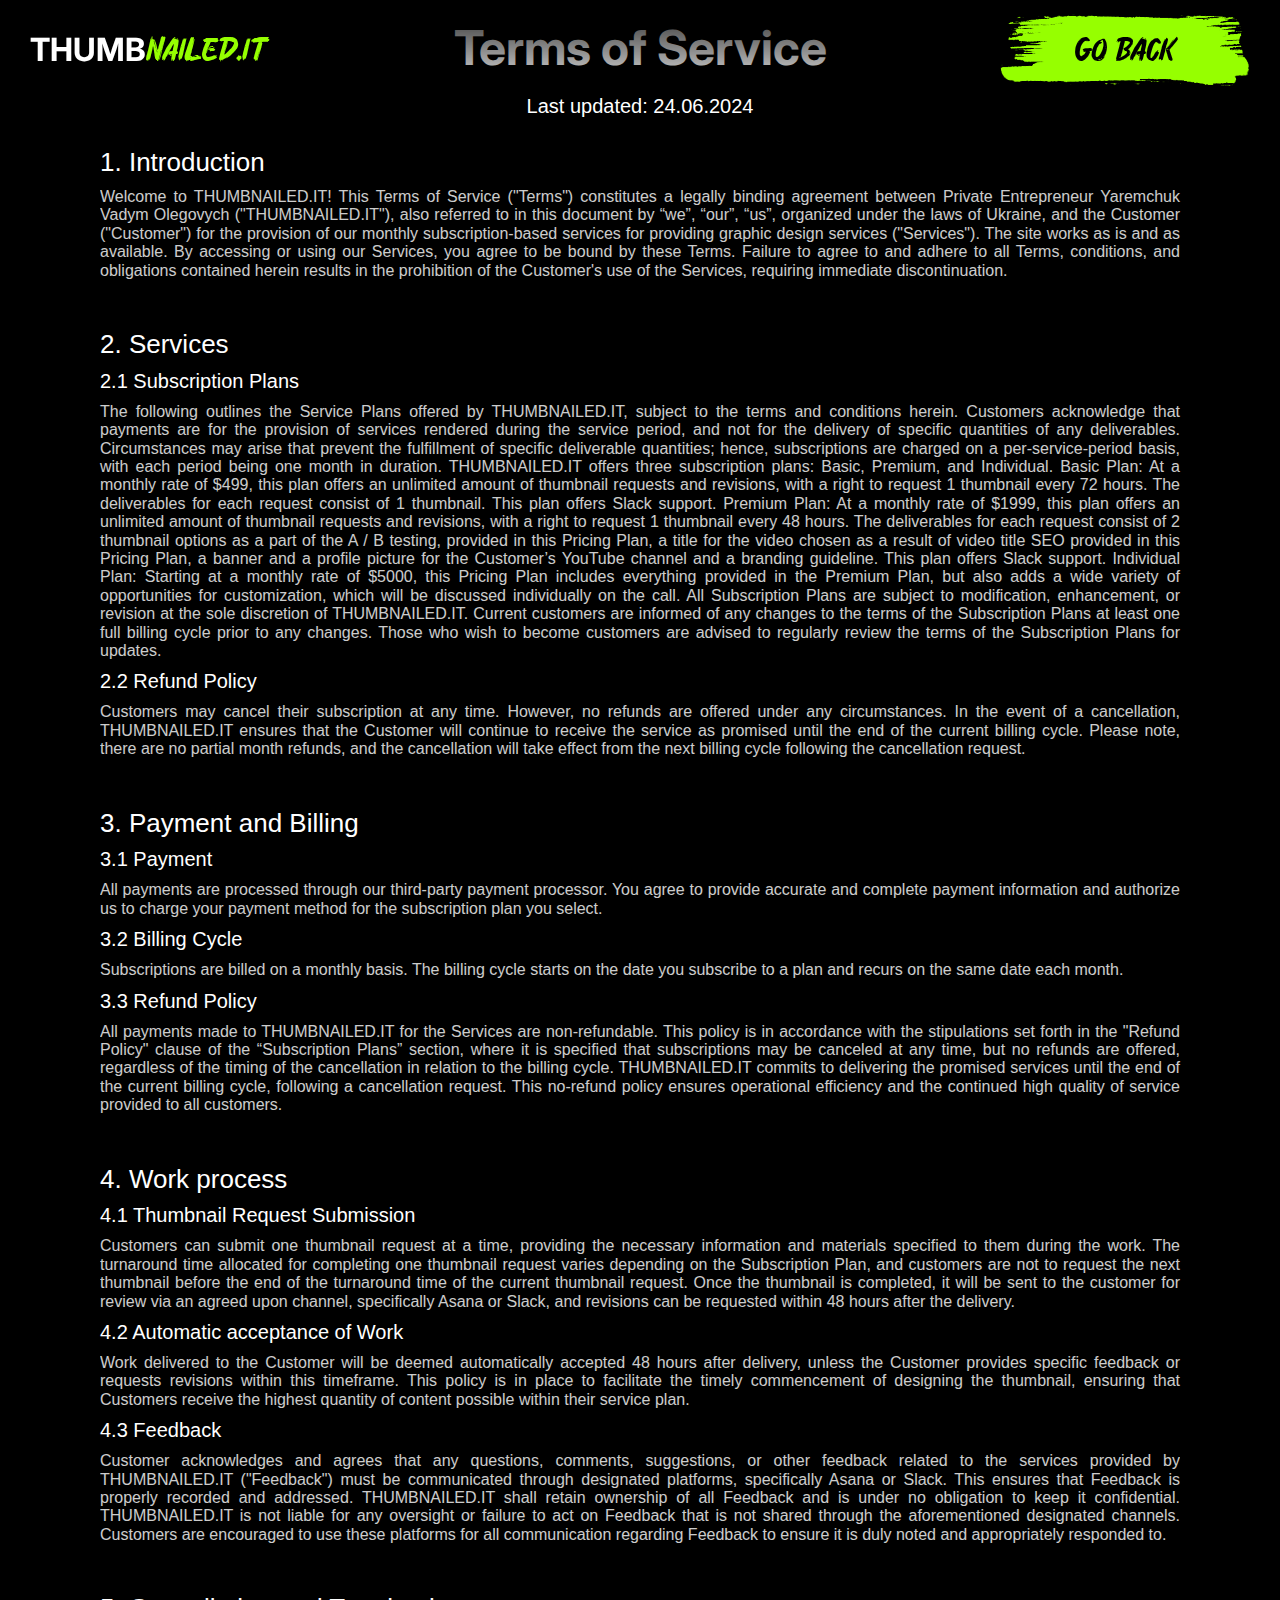
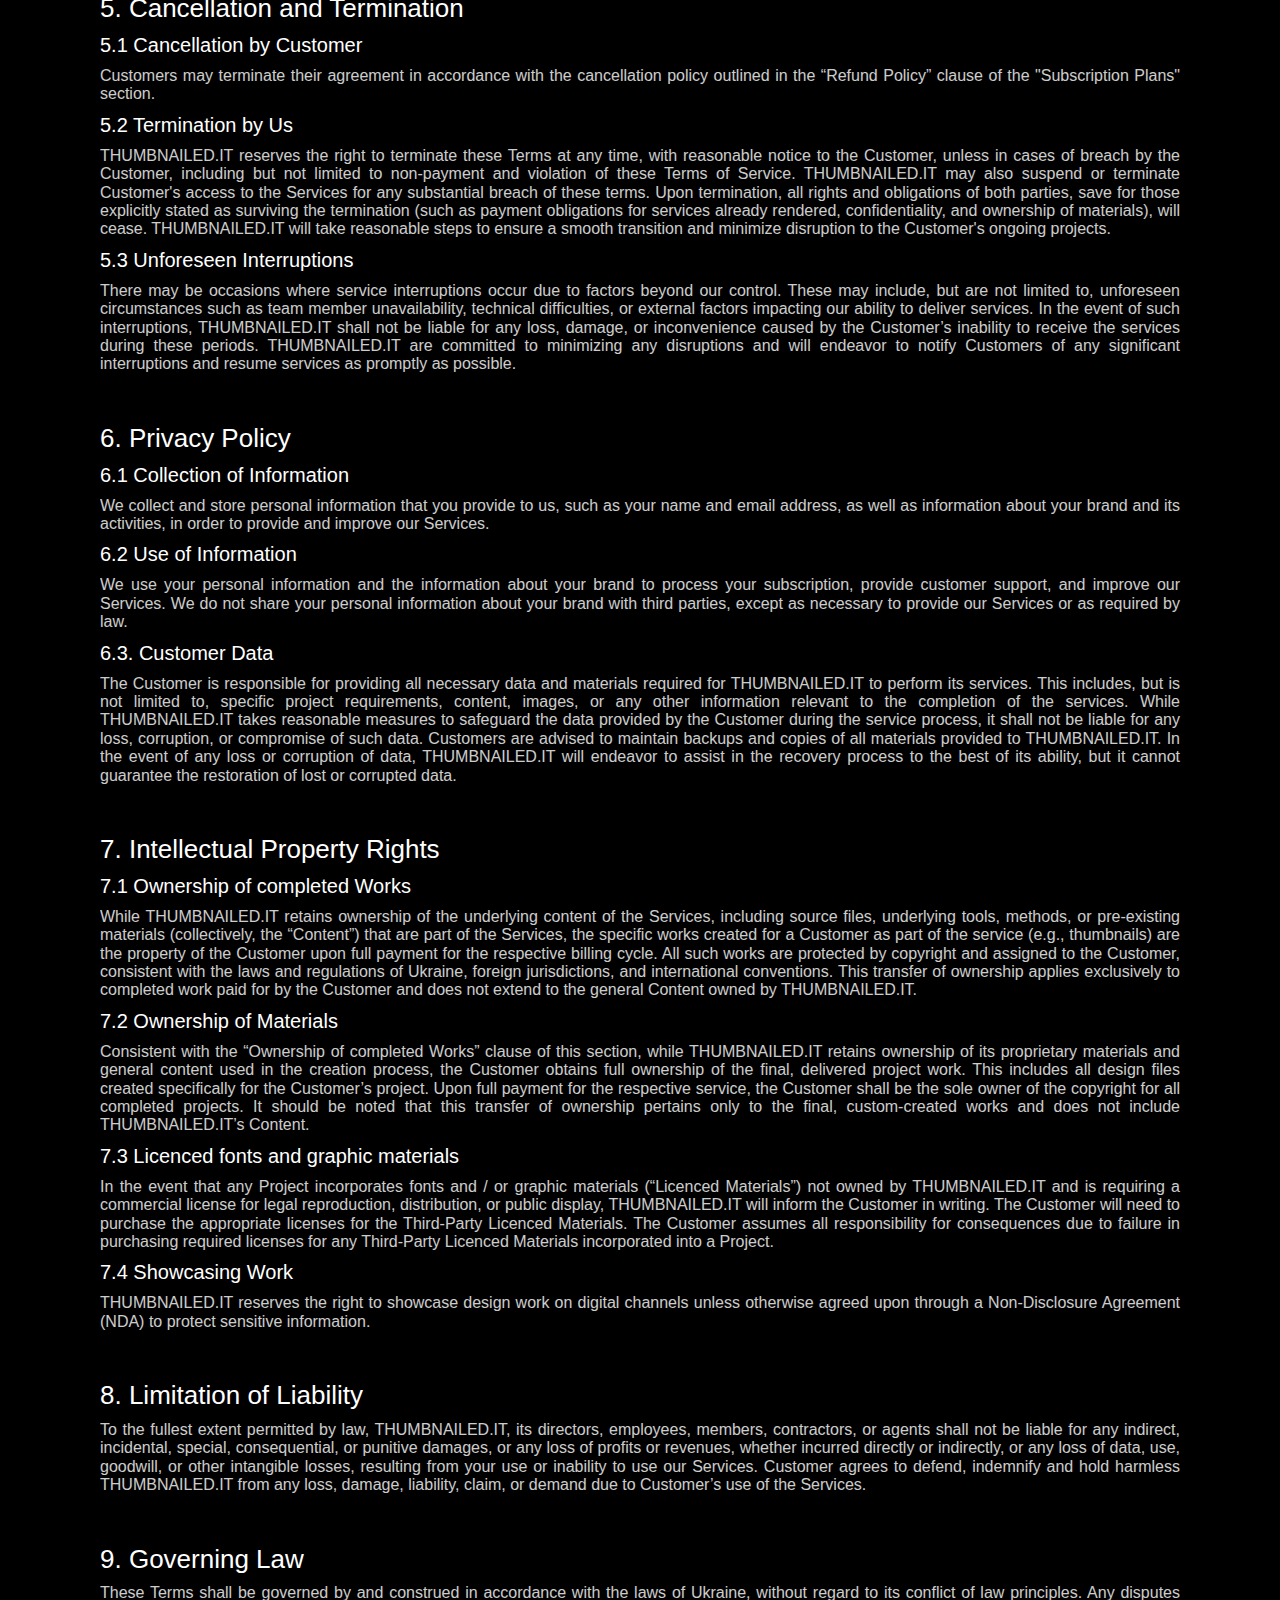
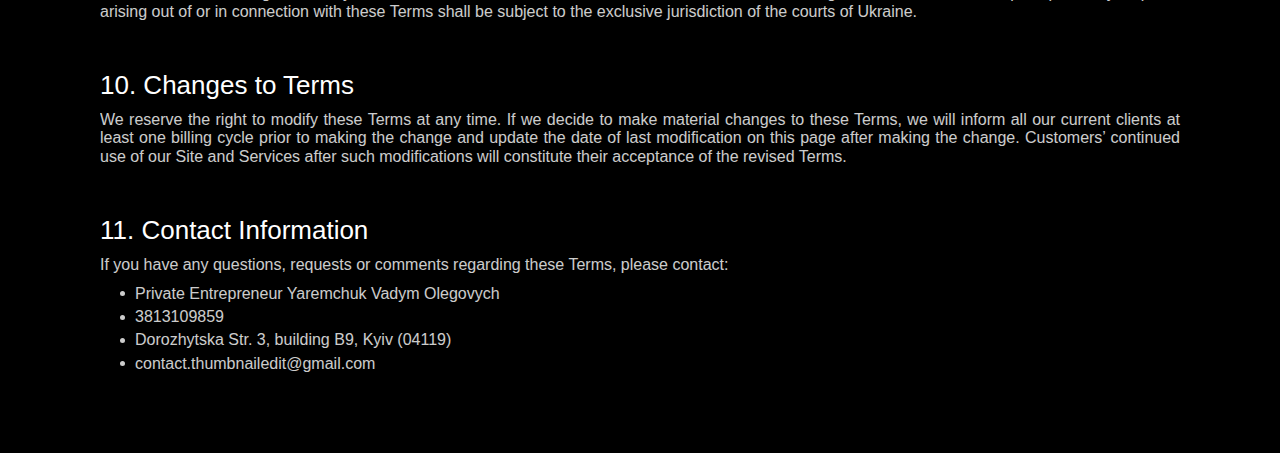
==== terms-of-service.html @ 36b6d883 "Terms added" ====
<!DOCTYPE html>
<html lang="en">
  <head>
    <meta charset="UTF-8" />
    <meta name="viewport" content="width=device-width, initial-scale=1.0" />
    <title>Portfolio</title>
    <link
      href="https://cdn.jsdelivr.net/npm/modern-normalize@2.0.0/modern-normalize.min.css"
      rel="stylesheet"
    />
    <link rel="preconnect" href="https://fonts.googleapis.com" />
    <link rel="preconnect" href="https://fonts.gstatic.com" crossorigin />
    <link
      href="https://fonts.googleapis.com/css2?family=Inter:wght@100..900&display=swap"
      rel="stylesheet"
    />
    <link rel="stylesheet" href="./css/main.min.css" />
  </head>
  <body>
    <header class="header">
      <div class="container">
        <a href="index.html" class="header-logo__link link">
          <div class="header-logo">
            <p class="header-logo__left">THUMB</p>
            <p class="header-logo__right emp">NAILED.IT</p>
          </div>
        </a>
        <a href="index.html" class="header-button__link link pointer">
          <div class="header-button">
            <p class="header-button__text emp">GO BACK</p>
          </div>
        </a>
      </div>
    </header>
    <main>
      <section class="terms">
        <div class="container">
          <h2 class="terms__title">Terms of Service</h2>
          <p class="terms__update-text">Last updated: 24.06.2024</p>
          <ul class="terms__list list">
            <li class="terms__item">
              <p class="terms__list-title">1. Introduction</p>
              <p class="terms__list-text">
                Welcome to THUMBNAILED.IT! This Terms of Service ("Terms")
                constitutes a legally binding agreement between Private
                Entrepreneur Yaremchuk Vadym Olegovych ("THUMBNAILED.IT"), also
                referred to in this document by “we”, “our”, “us”, organized
                under the laws of Ukraine, and the Customer ("Customer") for the
                provision of our monthly subscription-based services for
                providing graphic design services ("Services"). The site works
                as is and as available. By accessing or using our Services, you
                agree to be bound by these Terms. Failure to agree to and adhere
                to all Terms, conditions, and obligations contained herein
                results in the prohibition of the Customer's use of the
                Services, requiring immediate discontinuation.
              </p>
            </li>
            <li class="terms__item">
              <p class="terms__list-title">2. Services</p>
              <p class="terms__list-subtitle">2.1 Subscription Plans</p>
              <p class="terms__list-text">
                The following outlines the Service Plans offered by
                THUMBNAILED.IT, subject to the terms and conditions herein.
                Customers acknowledge that payments are for the provision of
                services rendered during the service period, and not for the
                delivery of specific quantities of any deliverables.
                Circumstances may arise that prevent the fulfillment of specific
                deliverable quantities; hence, subscriptions are charged on a
                per-service-period basis, with each period being one month in
                duration. THUMBNAILED.IT offers three subscription plans: Basic,
                Premium, and Individual. Basic Plan: At a monthly rate of $499,
                this plan offers an unlimited amount of thumbnail requests and
                revisions, with a right to request 1 thumbnail every 72 hours.
                The deliverables for each request consist of 1 thumbnail. This
                plan offers Slack support. Premium Plan: At a monthly rate of
                $1999, this plan offers an unlimited amount of thumbnail
                requests and revisions, with a right to request 1 thumbnail
                every 48 hours. The deliverables for each request consist of 2
                thumbnail options as a part of the A / B testing, provided in
                this Pricing Plan, a title for the video chosen as a result of
                video title SEO provided in this Pricing Plan, a banner and a
                profile picture for the Customer’s YouTube channel and a
                branding guideline. This plan offers Slack support. Individual
                Plan: Starting at a monthly rate of $5000, this Pricing Plan
                includes everything provided in the Premium Plan, but also adds
                a wide variety of opportunities for customization, which will be
                discussed individually on the call. All Subscription Plans are
                subject to modification, enhancement, or revision at the sole
                discretion of THUMBNAILED.IT. Current customers are informed of
                any changes to the terms of the Subscription Plans at least one
                full billing cycle prior to any changes. Those who wish to
                become customers are advised to regularly review the terms of
                the Subscription Plans for updates.
              </p>
              <p class="terms__list-subtitle">2.2 Refund Policy</p>
              <p class="terms__list-text">
                Customers may cancel their subscription at any time. However, no
                refunds are offered under any circumstances. In the event of a
                cancellation, THUMBNAILED.IT ensures that the Customer will
                continue to receive the service as promised until the end of the
                current billing cycle. Please note, there are no partial month
                refunds, and the cancellation will take effect from the next
                billing cycle following the cancellation request.
              </p>
            </li>
            <li class="terms__item">
              <p class="terms__list-title">3. Payment and Billing</p>
              <p class="terms__list-subtitle">3.1 Payment</p>
              <p class="terms__list-text">
                All payments are processed through our third-party payment
                processor. You agree to provide accurate and complete payment
                information and authorize us to charge your payment method for
                the subscription plan you select.
              </p>
              <p class="terms__list-subtitle">3.2 Billing Cycle</p>
              <p class="terms__list-text">
                Subscriptions are billed on a monthly basis. The billing cycle
                starts on the date you subscribe to a plan and recurs on the
                same date each month.
              </p>
              <p class="terms__list-subtitle">3.3 Refund Policy</p>
              <p class="terms__list-text">
                All payments made to THUMBNAILED.IT for the Services are
                non-refundable. This policy is in accordance with the
                stipulations set forth in the "Refund Policy" clause of the
                “Subscription Plans” section, where it is specified that
                subscriptions may be canceled at any time, but no refunds are
                offered, regardless of the timing of the cancellation in
                relation to the billing cycle. THUMBNAILED.IT commits to
                delivering the promised services until the end of the current
                billing cycle, following a cancellation request. This no-refund
                policy ensures operational efficiency and the continued high
                quality of service provided to all customers.
              </p>
            </li>
            <li class="terms__item">
              <p class="terms__list-title">4. Work process</p>
              <p class="terms__list-subtitle">
                4.1 Thumbnail Request Submission
              </p>
              <p class="terms__list-text">
                Customers can submit one thumbnail request at a time, providing
                the necessary information and materials specified to them during
                the work. The turnaround time allocated for completing one
                thumbnail request varies depending on the Subscription Plan, and
                customers are not to request the next thumbnail before the end
                of the turnaround time of the current thumbnail request. Once
                the thumbnail is completed, it will be sent to the customer for
                review via an agreed upon channel, specifically Asana or Slack,
                and revisions can be requested within 48 hours after the
                delivery.
              </p>
              <p class="terms__list-subtitle">
                4.2 Automatic acceptance of Work
              </p>
              <p class="terms__list-text">
                Work delivered to the Customer will be deemed automatically
                accepted 48 hours after delivery, unless the Customer provides
                specific feedback or requests revisions within this timeframe.
                This policy is in place to facilitate the timely commencement of
                designing the thumbnail, ensuring that Customers receive the
                highest quantity of content possible within their service plan.
              </p>
              <p class="terms__list-subtitle">4.3 Feedback</p>
              <p class="terms__list-text">
                Customer acknowledges and agrees that any questions, comments,
                suggestions, or other feedback related to the services provided
                by THUMBNAILED.IT ("Feedback") must be communicated through
                designated platforms, specifically Asana or Slack. This ensures
                that Feedback is properly recorded and addressed. THUMBNAILED.IT
                shall retain ownership of all Feedback and is under no
                obligation to keep it confidential. THUMBNAILED.IT is not liable
                for any oversight or failure to act on Feedback that is not
                shared through the aforementioned designated channels. Customers
                are encouraged to use these platforms for all communication
                regarding Feedback to ensure it is duly noted and appropriately
                responded to.
              </p>
            </li>
            <li class="terms__item">
              <p class="terms__list-title">5. Cancellation and Termination</p>
              <p class="terms__list-subtitle">5.1 Cancellation by Customer</p>
              <p class="terms__list-text">
                Customers may terminate their agreement in accordance with the
                cancellation policy outlined in the “Refund Policy” clause of
                the "Subscription Plans" section.
              </p>
              <p class="terms__list-subtitle">5.2 Termination by Us</p>
              <p class="terms__list-text">
                THUMBNAILED.IT reserves the right to terminate these Terms at
                any time, with reasonable notice to the Customer, unless in
                cases of breach by the Customer, including but not limited to
                non-payment and violation of these Terms of Service.
                THUMBNAILED.IT may also suspend or terminate Customer's access
                to the Services for any substantial breach of these terms. Upon
                termination, all rights and obligations of both parties, save
                for those explicitly stated as surviving the termination (such
                as payment obligations for services already rendered,
                confidentiality, and ownership of materials), will cease.
                THUMBNAILED.IT will take reasonable steps to ensure a smooth
                transition and minimize disruption to the Customer's ongoing
                projects.
              </p>
              <p class="terms__list-subtitle">5.3 Unforeseen Interruptions</p>
              <p class="terms__list-text">
                There may be occasions where service interruptions occur due to
                factors beyond our control. These may include, but are not
                limited to, unforeseen circumstances such as team member
                unavailability, technical difficulties, or external factors
                impacting our ability to deliver services. In the event of such
                interruptions, THUMBNAILED.IT shall not be liable for any loss,
                damage, or inconvenience caused by the Customer’s inability to
                receive the services during these periods. THUMBNAILED.IT are
                committed to minimizing any disruptions and will endeavor to
                notify Customers of any significant interruptions and resume
                services as promptly as possible.
              </p>
            </li>
            <li class="terms__item">
              <p class="terms__list-title">6. Privacy Policy</p>
              <p class="terms__list-subtitle">6.1 Collection of Information</p>
              <p class="terms__list-text">
                We collect and store personal information that you provide to
                us, such as your name and email address, as well as information
                about your brand and its activities, in order to provide and
                improve our Services.
              </p>
              <p class="terms__list-subtitle">6.2 Use of Information</p>
              <p class="terms__list-text">
                We use your personal information and the information about your
                brand to process your subscription, provide customer support,
                and improve our Services. We do not share your personal
                information about your brand with third parties, except as
                necessary to provide our Services or as required by law.
              </p>
              <p class="terms__list-subtitle">6.3. Customer Data</p>
              <p class="terms__list-text">
                The Customer is responsible for providing all necessary data and
                materials required for THUMBNAILED.IT to perform its services.
                This includes, but is not limited to, specific project
                requirements, content, images, or any other information relevant
                to the completion of the services. While THUMBNAILED.IT takes
                reasonable measures to safeguard the data provided by the
                Customer during the service process, it shall not be liable for
                any loss, corruption, or compromise of such data. Customers are
                advised to maintain backups and copies of all materials provided
                to THUMBNAILED.IT. In the event of any loss or corruption of
                data, THUMBNAILED.IT will endeavor to assist in the recovery
                process to the best of its ability, but it cannot guarantee the
                restoration of lost or corrupted data.
              </p>
            </li>
            <li class="terms__item">
              <p class="terms__list-title">7. Intellectual Property Rights</p>
              <p class="terms__list-subtitle">
                7.1 Ownership of completed Works
              </p>
              <p class="terms__list-text">
                ​​While THUMBNAILED.IT retains ownership of the underlying
                content of the Services, including source files, underlying
                tools, methods, or pre-existing materials (collectively, the
                “Content”) that are part of the Services, the specific works
                created for a Customer as part of the service (e.g., thumbnails)
                are the property of the Customer upon full payment for the
                respective billing cycle. All such works are protected by
                copyright and assigned to the Customer, consistent with the laws
                and regulations of Ukraine, foreign jurisdictions, and
                international conventions. This transfer of ownership applies
                exclusively to completed work paid for by the Customer and does
                not extend to the general Content owned by THUMBNAILED.IT.
              </p>
              <p class="terms__list-subtitle">7.2 Ownership of Materials</p>
              <p class="terms__list-text">
                Consistent with the “Ownership of completed Works” clause of
                this section, while THUMBNAILED.IT retains ownership of its
                proprietary materials and general content used in the creation
                process, the Customer obtains full ownership of the final,
                delivered project work. This includes all design files created
                specifically for the Customer’s project. Upon full payment for
                the respective service, the Customer shall be the sole owner of
                the copyright for all completed projects. It should be noted
                that this transfer of ownership pertains only to the final,
                custom-created works and does not include THUMBNAILED.IT’s
                Content.
              </p>
              <p class="terms__list-subtitle">
                7.3 Licenced fonts and graphic materials
              </p>
              <p class="terms__list-text">
                In the event that any Project incorporates fonts and / or
                graphic materials (“Licenced Materials”) not owned by
                THUMBNAILED.IT and is requiring a commercial license for legal
                reproduction, distribution, or public display, THUMBNAILED.IT
                will inform the Customer in writing. The Customer will need to
                purchase the appropriate licenses for the Third-Party Licenced
                Materials. The Customer assumes all responsibility for
                consequences due to failure in purchasing required licenses for
                any Third-Party Licenced Materials incorporated into a Project.
              </p>
              <p class="terms__list-subtitle">7.4 Showcasing Work</p>
              <p class="terms__list-text">
                THUMBNAILED.IT reserves the right to showcase design work on
                digital channels unless otherwise agreed upon through a
                Non-Disclosure Agreement (NDA) to protect sensitive information.
              </p>
            </li>
            <li class="terms__item">
              <p class="terms__list-title">8. Limitation of Liability</p>
              <p class="terms__list-text">
                To the fullest extent permitted by law, THUMBNAILED.IT, its
                directors, employees, members, contractors, or agents shall not
                be liable for any indirect, incidental, special, consequential,
                or punitive damages, or any loss of profits or revenues, whether
                incurred directly or indirectly, or any loss of data, use,
                goodwill, or other intangible losses, resulting from your use or
                inability to use our Services. Customer agrees to defend,
                indemnify and hold harmless THUMBNAILED.IT from any loss,
                damage, liability, claim, or demand due to Customer’s use of the
                Services.
              </p>
            </li>
            <li class="terms__item">
              <p class="terms__list-title">9. Governing Law</p>
              <p class="terms__list-text">
                These Terms shall be governed by and construed in accordance
                with the laws of Ukraine, without regard to its conflict of law
                principles. Any disputes arising out of or in connection with
                these Terms shall be subject to the exclusive jurisdiction of
                the courts of Ukraine.
              </p>
            </li>
            <li class="terms__item">
              <p class="terms__list-title">10. Changes to Terms</p>
              <p class="terms__list-text">
                We reserve the right to modify these Terms at any time. If we
                decide to make material changes to these Terms, we will inform
                all our current clients at least one billing cycle prior to
                making the change and update the date of last modification on
                this page after making the change. Customers’ continued use of
                our Site and Services after such modifications will constitute
                their acceptance of the revised Terms.
              </p>
            </li>
            <li class="terms__item">
              <p class="terms__list-title">11. Contact Information</p>
              <p class="terms__list-text">
                If you have any questions, requests or comments regarding these
                Terms, please contact:
              </p>
              <div class="terms__contactlist">
                <p class="terms__contactlist-text">
                  Private Entrepreneur Yaremchuk Vadym Olegovych
                </p>
                <p class="terms__contactlist-text">3813109859</p>
                <p class="terms__contactlist-text">
                  Dorozhytska Str. 3, building B9, Kyiv (04119)
                </p>
                <a
                  href="mailto:contact.thumbnailedit@gmail.com"
                  class="terms__contactlist-link link"
                >
                  <p class="terms__contactlist-text">
                    contact.thumbnailedit@gmail.com
                  </p></a
                >
              </div>
            </li>
          </ul>
        </div>
      </section>
    </main>
  </body>
</html>
---- css/main.min.css ----
html{scroll-behavior:smooth}@font-face{font-family:"Inter";src:url("../fonts/Inter.woff2") format("woff2"),url("../fonts/Inter.woff") format("woff"),url("../fonts/Inter.ttf") format("truetype");font-weight:normal;font-style:normal;font-display:swap}@font-face{font-family:"HYPEGOALS";src:url("../fonts/HYPEGOALS.woff2") format("woff2"),url("../fonts/HYPEGOALS.woff") format("woff"),url("../fonts/HYPEGOALS.TTF") format("truetype");font-weight:normal;font-style:normal;font-display:swap}body{font-family:"Inter",sans-serif;font-weight:normal;font-style:normal;-webkit-font-smoothing:antialiased;-moz-osx-font-smoothing:grayscale;text-rendering:optimizeLegibility;color:var(--white);background-color:var(--black)}body::-webkit-scrollbar{display:none}.emp{font-family:"HYPEGOALS",sans-serif;font-weight:normal;font-style:normal;-webkit-font-smoothing:antialiased;-moz-osx-font-smoothing:grayscale;text-rendering:optimizeLegibility;letter-spacing:normal;color:var(--green)}.list{list-style:none}.link{text-decoration:none}.pointer{cursor:pointer}.no-scroll{overflow:hidden}p,h1,h2,h3,h4,h5,h6{margin:0;padding:0}ul{margin:0;padding:0}img{display:block;max-width:100%;height:auto}:root{--black: #000000;--white: #ffffff;--green: #96ff00}.container{width:100%;padding-left:15px;padding-right:15px;margin-left:auto;margin-right:auto}@media screen and (min-width: 320px){.container{width:320px}}@media screen and (min-width: 425px){.container{width:425px}}@media screen and (min-width: 768px){.container{width:768px;padding-left:30px;padding-right:30px}}@media screen and (min-width: 1024px){.container{width:1024px}}@media screen and (min-width: 1440px){.container{width:1440px;padding-left:45px;padding-right:45px}}.header{position:fixed;top:0;left:0;right:0;z-index:1000;background:linear-gradient(to bottom, rgba(0, 0, 0, 0.9) 0%, rgba(0, 0, 0, 0) 100%)}.header .container{display:flex;justify-content:center;align-items:center;width:100%;height:80px}@media screen and (min-width: 320px){.header .container{justify-content:space-between}}@media screen and (min-width: 768px){.header .container{height:100px}}.header-logo{display:none}@media screen and (min-width: 320px){.header-logo{display:flex;justify-content:center;align-items:center}}.header-logo__link{padding-top:15px;padding-bottom:15px}@media screen and (min-width: 320px){.header-logo__left{font-size:16px;font-weight:700;color:var(--white)}}@media screen and (min-width: 425px){.header-logo__left{font-size:20px}}@media screen and (min-width: 768px){.header-logo__left{font-size:27px}}@media screen and (min-width: 1024px){.header-logo__left{font-size:32px}}@media screen and (min-width: 320px){.header-logo__right{font-size:19px}}@media screen and (min-width: 425px){.header-logo__right{font-size:23px}}@media screen and (min-width: 768px){.header-logo__right{font-size:32px}}@media screen and (min-width: 1024px){.header-logo__right{font-size:35px}}.header-navigation__list{display:none}@media screen and (min-width: 1024px){.header-navigation__list{display:flex;justify-content:center;align-items:center;gap:calc(30px + 30*(100vw - 1024px)/416)}}.header-navigation__link{font-size:18px;font-weight:700;color:var(--white)}@media screen and (min-width: 1440px){.header-navigation__link{font-size:22px}}.header-button{display:flex;justify-content:center;align-items:center;background-image:url(..//../images/button-background/header-button.png);background-repeat:no-repeat;background-size:cover;background-position:center;width:150px;height:40px;transition-property:scale;transition-duration:300ms;transition-timing-function:cubic-bezier(0.44, 0, 0.56, 1)}@media screen and (min-width: 320px){.header-button{width:125px;height:36px}}@media screen and (min-width: 425px){.header-button{width:150px;height:40px}}@media screen and (min-width: 768px){.header-button{width:200px;height:57px}}@media screen and (min-width: 1024px){.header-button{width:250px;height:72px}}.header-button:hover{scale:1.05}.header-button__text{font-size:23px;color:var(--black)}@media screen and (min-width: 320px){.header-button__text{font-size:19px}}@media screen and (min-width: 425px){.header-button__text{font-size:23px}}@media screen and (min-width: 768px){.header-button__text{font-size:32px}}@media screen and (min-width: 1024px){.header-button__text{font-size:35px}}.hero{width:100%;height:100vh;display:flex;justify-content:center;align-items:center;background-image:url(..//../images/hero/hero-mobile.jpg);background-size:cover;background-position:center}@media screen and (min-width: 680px){.hero{background-image:url(..//../images/hero/hero-smalldesktop.jpg)}}@media screen and (min-width: 768px){.hero{justify-content:start;padding-left:45px;padding-bottom:200px}}@media screen and (min-width: 1440px){.hero{background-image:url(..//../images/hero/hero-desktop.jpg);padding-bottom:250px}}.hero-title__mobile{position:absolute;top:15%;left:50%;transform:translateX(-50%);text-shadow:4px 4px 10px rgba(0,0,0,.8),0px 0px 15px rgba(0,0,0,.6);line-height:1;width:85%;font-size:8vw;text-align:center}@media screen and (min-width: 768px){.hero-title__mobile{display:none}}.hero-title__mobile-emp{font-size:9.4vw}.hero-title__desktop{display:none}@media screen and (min-width: 768px){.hero-title__desktop{line-height:1;display:block;width:44%;font-size:5vw}}@media screen and (min-width: 1024px){.hero-title__desktop{width:48%;font-size:4.4vw}}@media screen and (min-width: 768px){.hero-title__desktop-emp{font-size:5.8vw}}@media screen and (min-width: 1024px){.hero-title__desktop-emp{font-size:5vw}}.benefits{background-color:var(--green);height:fit-content}@media screen and (min-width: 425px){.benefits{padding-top:50px;padding-bottom:50px}}@media screen and (min-width: 1440px){.benefits{padding-top:100px;padding-bottom:100px}}.benefits .container{display:flex;justify-content:space-between;align-items:center;flex-direction:column}@media screen and (min-width: 768px){.benefits .container{flex-direction:row;max-width:720px}}@media screen and (min-width: 1024px){.benefits .container{max-width:960px}}@media screen and (min-width: 1440px){.benefits .container{max-width:1350px}}.benefits-card{position:relative;overflow:hidden;aspect-ratio:393/552;width:100%}@media screen and (min-width: 320px){.benefits-card{width:270px}}@media screen and (min-width: 425px){.benefits-card{width:360px}}@media screen and (min-width: 768px){.benefits-card{width:210px}}@media screen and (min-width: 1024px){.benefits-card{width:270px}}@media screen and (min-width: 1440px){.benefits-card{width:393px}}.benefits-card .background{position:absolute;top:0;left:0;width:100%;height:100%;object-fit:cover;z-index:1}.benefits-card .card-image{position:absolute;left:50%;transform:translateX(-50%);z-index:2;width:70%;top:15px}@media screen and (min-width: 320px){.benefits-card .card-image{width:70%;top:20px}}@media screen and (min-width: 425px){.benefits-card .card-image{width:70%;top:20px}}@media screen and (min-width: 768px){.benefits-card .card-image{width:70%;top:10px}}@media screen and (min-width: 1024px){.benefits-card .card-image{width:60%;top:20px}}@media screen and (min-width: 1440px){.benefits-card .card-image{width:70%}}.benefits-card .card-title{position:absolute;font-size:18px;font-weight:bold;z-index:2;top:220px;left:20px}@media screen and (min-width: 320px){.benefits-card .card-title{top:200px;left:20px}}@media screen and (min-width: 425px){.benefits-card .card-title{top:300px;left:30px;font-size:24px}}@media screen and (min-width: 768px){.benefits-card .card-title{top:160px;left:20px;font-size:18px}}@media screen and (min-width: 1024px){.benefits-card .card-title{top:190px;left:20px;font-size:20px}}@media screen and (min-width: 1440px){.benefits-card .card-title{top:300px;left:30px;font-size:32px}}.benefits-card .card-text{position:absolute;width:80%;z-index:2;top:260px;left:20px}@media screen and (min-width: 320px){.benefits-card .card-text{top:240px;left:20px}}@media screen and (min-width: 425px){.benefits-card .card-text{top:350px;left:30px}}@media screen and (min-width: 768px){.benefits-card .card-text{top:190px;left:20px;font-size:12px}}@media screen and (min-width: 1024px){.benefits-card .card-text{top:230px;left:20px;font-size:16px}}@media screen and (min-width: 1440px){.benefits-card .card-text{top:380px;left:30px;font-size:18px}}.curvyline-greenblack{width:100%;height:60px;background-image:url(..//../images/backgrounds/backgroundline-1.jpg);background-repeat:no-repeat;background-size:cover;background-position:center}.curvyline-blackgreen{width:100%;height:60px;background-image:url(..//../images/backgrounds/backgroundline-2.jpg);background-repeat:no-repeat;background-size:cover;background-position:center}.process-container{display:flex;flex-direction:column;align-items:center;padding-top:100px;padding-bottom:100px}.process-desktop{display:none}@media screen and (min-width: 768px){.process-desktop{display:block;width:80%;height:auto;max-width:1440px;margin-bottom:50px}}.process-mobile{width:80%;height:auto;max-width:690px;margin-bottom:30px}@media(min-width: 767px){.process-mobile{display:none}}.process-text{width:80%;text-align:center}@media screen and (min-width: 320px){.process-text{font-size:14px;max-width:390px}}@media screen and (min-width: 425px){.process-text{font-size:16px;max-width:690px}}@media screen and (min-width: 768px){.process-text{font-size:18px;max-width:960px}}@media screen and (min-width: 1024px){.process-text{max-width:1024px;font-size:20px}}html{scroll-padding-top:80px}.cases{background-color:var(--green)}.cases .container{display:flex;flex-direction:column;align-items:center}.sticky-container{position:relative;height:fit-content;padding-top:20px}.sticky-div{display:flex;justify-content:space-between;align-items:center;flex-direction:column;gap:20px;position:sticky;top:80px;aspect-ratio:1200/684;width:100%;height:fit-content;margin:30px 0;padding:20px;background-color:var(--black);border-radius:30px;font-size:1.5rem;z-index:1}@media screen and (min-width: 768px){.sticky-div{width:720px;height:500px;top:120px}}@media screen and (min-width: 1024px){.sticky-div{width:960px;height:600px;margin:60px 0}}@media screen and (min-width: 1440px){.sticky-div{width:1024px;height:640px}}@media screen and (max-width: 768px){.sticky-div{position:relative;top:auto}}.sticky-title{font-size:28px;font-weight:700}@media screen and (min-width: 768px){.sticky-title{font-size:32px}}.sticky-text{font-size:16px;text-align:center}@media screen and (min-width: 768px){.sticky-text{font-size:14px}}@media screen and (min-width: 1024px){.sticky-text{font-size:16px}}.sticky-wrap{display:flex;justify-content:center;align-items:center;gap:20px;flex-direction:column}@media screen and (min-width: 768px){.sticky-wrap{flex-direction:row}}.sticky-image{width:100%;border-radius:30px}@media screen and (min-width: 768px){.sticky-image{width:calc((100% - 60px)/2)}}.waitlist{padding-top:60px}.waitlist .container{display:flex;flex-direction:column;align-items:center;gap:30px}@media screen and (min-width: 1440px){.waitlist .container{flex-direction:row;gap:120px}}.waitlist .container .waitlist-form{display:flex;flex-direction:column;justify-content:center}.waitlist-form{width:100%;padding:15px}@media screen and (min-width: 1440px){.waitlist-form{width:calc((100% - 120px)/2)}}.waitlist-form__title{font-weight:700;line-height:1;margin-left:9px;margin-bottom:10px;font-size:24px}@media screen and (min-width: 425px){.waitlist-form__title{font-size:36px}}@media screen and (min-width: 768px){.waitlist-form__title{width:80%;font-size:48px}}@media screen and (min-width: 1024px){.waitlist-form__title{width:80%;font-size:36px}}@media screen and (min-width: 1440px){.waitlist-form__title{width:80%;font-size:48px}}@media screen and (min-width: 320px){.waitlist-form__title-emp{font-size:28px}}@media screen and (min-width: 425px){.waitlist-form__title-emp{font-size:42px}}@media screen and (min-width: 768px){.waitlist-form__title-emp{font-size:56px}}@media screen and (min-width: 1024px){.waitlist-form__title-emp{font-size:40px}}@media screen and (min-width: 1440px){.waitlist-form__title-emp{font-size:56px}}.waitlist-video{display:flex;align-items:center;width:90%}@media screen and (min-width: 768px){.waitlist-video{width:70%}}@media screen and (min-width: 1024px){.waitlist-video{width:50%}}@media screen and (min-width: 1440px){.waitlist-video{width:calc((100% - 120px)/2)}}.waitlist-video__player{aspect-ratio:5/6;width:100%;border:3px solid var(--green)}#faq{width:80%;margin:50px auto;text-align:center}#faq h1{font-size:64px;margin-bottom:30px}#faq .faq-item{text-align:left;border-bottom:1px solid rgba(255,255,255,.2);padding:15px 0}#faq .faq-item:last-child{border-bottom:none}#faq .faq-item .faq-question{font-size:1.2em}#faq .faq-item .faq-answer{font-size:1em;max-height:0;overflow:hidden;transition:max-height .3s ease,padding .3s ease;margin-top:0;padding:0 0;color:var(--white)}@media screen and (min-width: 425px){#faq{width:95%}#faq h1{font-size:50px}#faq .faq-item{padding:12px 0}#faq .faq-item .faq-question{font-size:1.1em}#faq .faq-item .faq-answer{font-size:1em}}@media screen and (min-width: 768px){#faq{width:85%}#faq h1{font-size:58px}#faq .faq-item{padding:15px 0}#faq .faq-item .faq-question{font-size:1.15em}#faq .faq-item .faq-answer{font-size:1.05em}}@media screen and (min-width: 1024px){#faq{width:75%}#faq h1{font-size:64px}#faq .faq-item{padding:18px 0}#faq .faq-item .faq-question{font-size:1.2em}#faq .faq-item .faq-answer{font-size:1.1em}}@media screen and (min-width: 1440px){#faq{margin:50px auto}#faq h1{font-size:64px;margin-bottom:30px}#faq .faq-item{padding:15px 0}#faq .faq-item .faq-question{font-size:1.2em}#faq .faq-item .faq-answer{font-size:1em}}.terms{padding-top:20px;padding-bottom:80px}.terms .container{width:100%;padding-left:30px;padding-right:30px}@media screen and (min-width: 425px){.terms .container{padding-left:50px;padding-right:50px}}@media screen and (min-width: 768px){.terms .container{padding-left:100px;padding-right:100px}}.terms__title{text-align:center;font-size:48px;color:var(--white);margin-bottom:20px}.terms__update-text{font-size:20px;color:var(--white);text-align:center;margin-bottom:30px}.terms__list{display:flex;flex-direction:column;gap:50px;padding:0px}.terms__item{display:flex;flex-direction:column;gap:10px}.terms__list-title{font-size:26px;color:var(--white)}.terms__list-subtitle{font-size:20px;color:var(--white)}.terms__list-text{color:var(--white);opacity:.8;text-align:justify}.terms__contactlist{display:flex;flex-direction:column;gap:5px;margin-left:20px}.terms__contactlist-text{display:flex;align-items:center;color:var(--white);opacity:.8}.terms__contactlist-text::before{display:block;content:"";width:5px;height:5px;border-radius:50%;background-color:var(--white);margin-right:10px}.footer-container{display:flex;flex-direction:column;align-items:center;width:100%;padding-top:60px;padding-bottom:60px}@media screen and (min-width: 768px){.footer-container{padding-top:80px;padding-bottom:80px}}@media screen and (min-width: 1024px){.footer-container{padding-top:100px;padding-bottom:100px}}.footer-logo{display:flex;justify-content:center;align-items:center}.footer-logo__link{display:block;margin-bottom:50px}.footer-logo__left{font-size:28px;font-weight:700;color:var(--white)}@media screen and (min-width: 320px){.footer-logo__left{font-size:32px}}@media screen and (min-width: 425px){.footer-logo__left{font-size:36px}}@media screen and (min-width: 768px){.footer-logo__left{font-size:58px}}@media screen and (min-width: 1024px){.footer-logo__left{font-size:64px}}.footer-logo__right{font-size:32px}@media screen and (min-width: 320px){.footer-logo__right{font-size:36px}}@media screen and (min-width: 425px){.footer-logo__right{font-size:42px}}@media screen and (min-width: 768px){.footer-logo__right{font-size:64px}}@media screen and (min-width: 1024px){.footer-logo__right{font-size:70px}}.footer-carousel{width:calc(100% + 90px);max-width:100vw;display:flex;overflow:hidden;margin-left:-45px;margin-right:-45px;margin-bottom:50px}.footer-carousel__track{display:flex;gap:20px;white-space:nowrap}.footer-carousel img{flex-shrink:0;object-fit:cover;width:144px;height:81px}@media screen and (min-width: 425px){.footer-carousel img{width:160px;height:90px}}@media screen and (min-width: 768px){.footer-carousel img{width:240px;height:135px}}@media screen and (min-width: 1024px){.footer-carousel img{width:320px;height:180px}}.footer-socials__list{display:flex;align-items:center;justify-content:space-between;width:100%;margin-bottom:50px}@media screen and (min-width: 320px){.footer-socials__list{max-width:80vw}}@media screen and (min-width: 425px){.footer-socials__list{min-width:90vw}}@media screen and (min-width: 768px){.footer-socials__list{min-width:70vw}}@media screen and (min-width: 1024px){.footer-socials__list{max-width:60vw}}.footer-socials__image{width:60px;height:60px}@media screen and (min-width: 425px){.footer-socials__image{width:80px;height:80px}}.footer-terms__link{color:var(--white)}/*# sourceMappingURL=main.min.css.map */
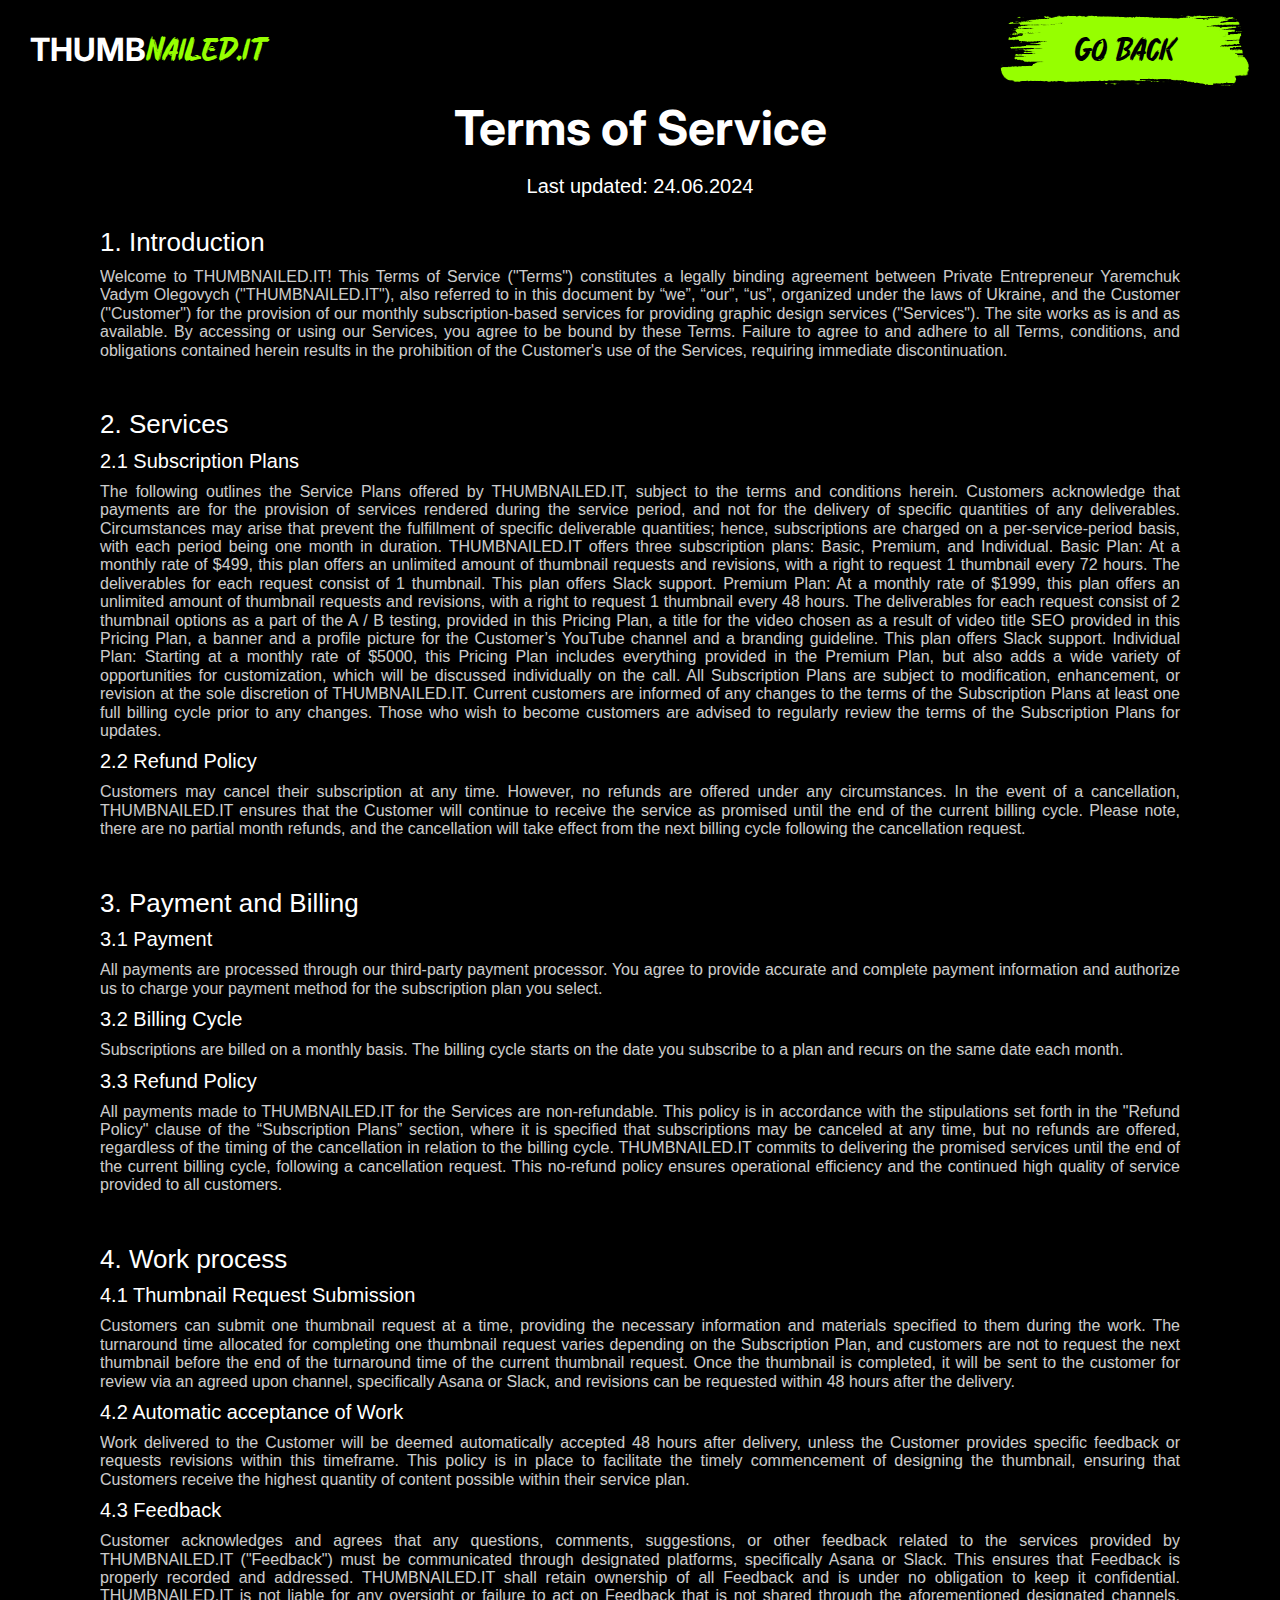
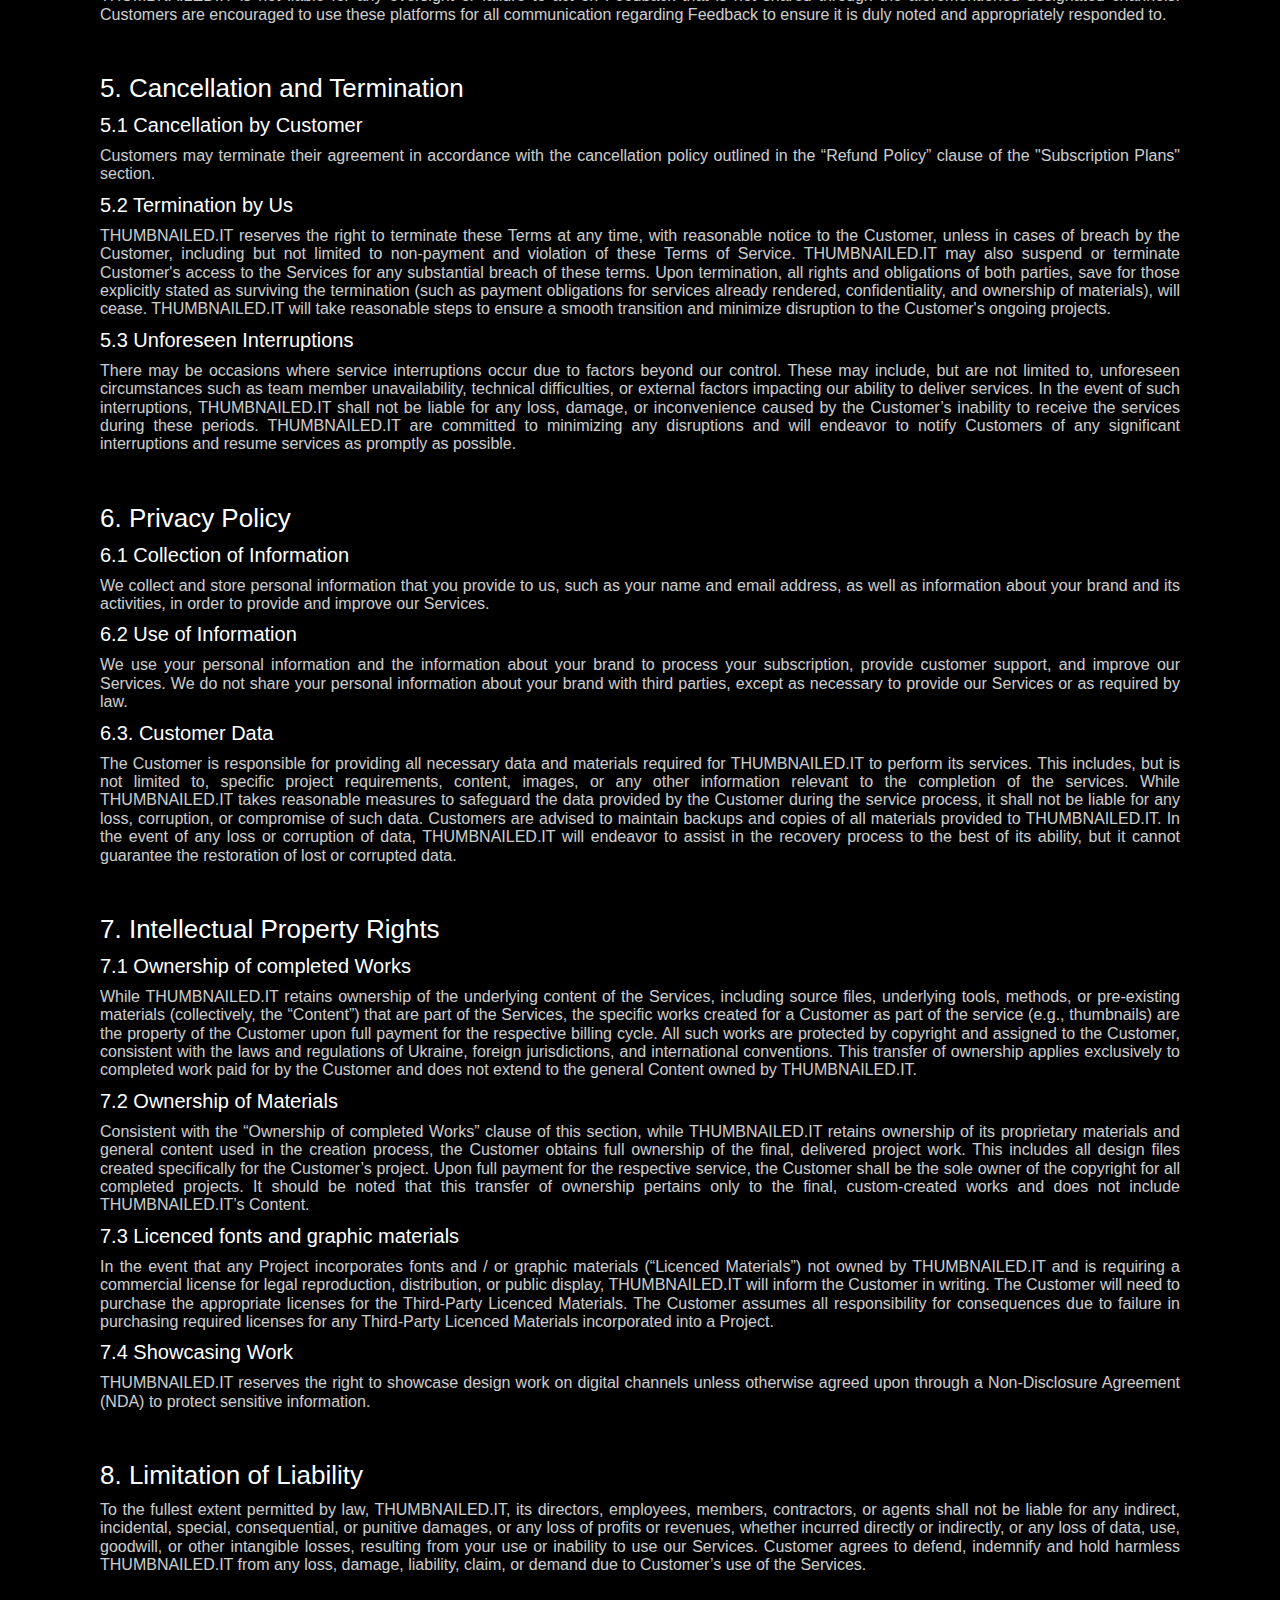
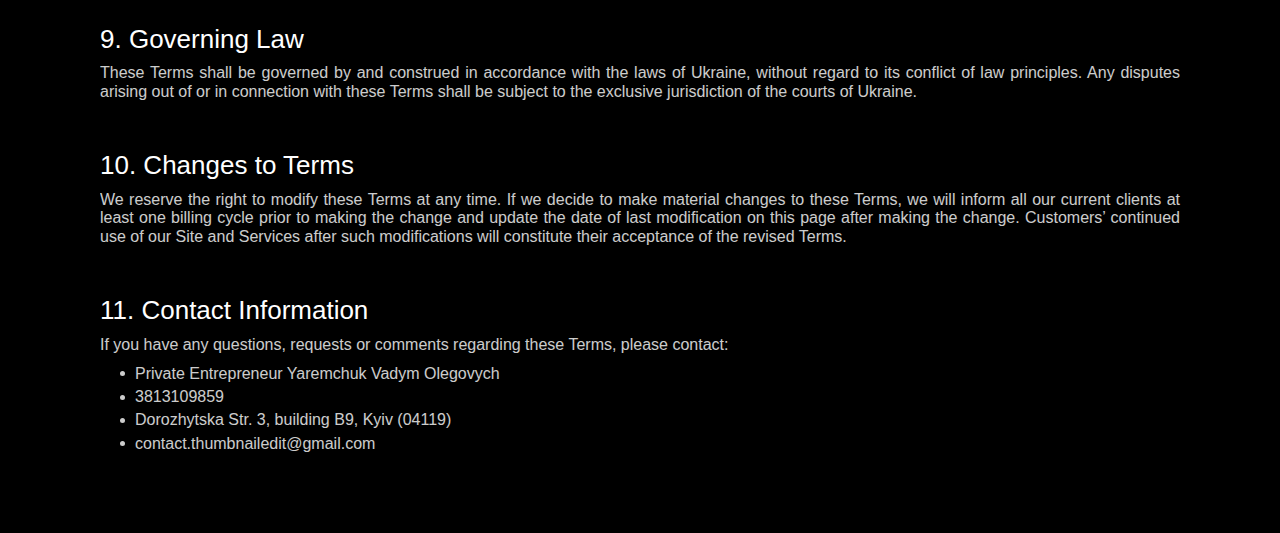
==== commit 60f45058: "Google traction tag added" ====
--- a/terms-of-service.html
+++ b/terms-of-service.html
@@ -3,7 +3,20 @@
   <head>
     <meta charset="UTF-8" />
     <meta name="viewport" content="width=device-width, initial-scale=1.0" />
-    <title>Portfolio</title>
+    <title>Terms of Service</title>
+    <script
+      async
+      src="https://www.googletagmanager.com/gtag/js?id=G-VZZ5M1EF36"
+    ></script>
+    <script>
+      window.dataLayer = window.dataLayer || [];
+      function gtag() {
+        dataLayer.push(arguments);
+      }
+      gtag("js", new Date());
+
+      gtag("config", "G-VZZ5M1EF36");
+    </script>
     <link
       href="https://cdn.jsdelivr.net/npm/modern-normalize@2.0.0/modern-normalize.min.css"
       rel="stylesheet"
@@ -19,13 +32,16 @@
   <body>
     <header class="header">
       <div class="container">
-        <a href="index.html" class="header-logo__link link">
+        <a href="https://thumbnailed-it.com" class="header-logo__link link">
           <div class="header-logo">
             <p class="header-logo__left">THUMB</p>
             <p class="header-logo__right emp">NAILED.IT</p>
           </div>
         </a>
-        <a href="index.html" class="header-button__link link pointer">
+        <a
+          href="https://thumbnailed-it.com"
+          class="header-button__link link pointer"
+        >
           <div class="header-button">
             <p class="header-button__text emp">GO BACK</p>
           </div>
--- a/css/main.min.css
+++ b/css/main.min.css
@@ -1 +1 @@
-html{scroll-behavior:smooth}@font-face{font-family:"Inter";src:url("../fonts/Inter.woff2") format("woff2"),url("../fonts/Inter.woff") format("woff"),url("../fonts/Inter.ttf") format("truetype");font-weight:normal;font-style:normal;font-display:swap}@font-face{font-family:"HYPEGOALS";src:url("../fonts/HYPEGOALS.woff2") format("woff2"),url("../fonts/HYPEGOALS.woff") format("woff"),url("../fonts/HYPEGOALS.TTF") format("truetype");font-weight:normal;font-style:normal;font-display:swap}body{font-family:"Inter",sans-serif;font-weight:normal;font-style:normal;-webkit-font-smoothing:antialiased;-moz-osx-font-smoothing:grayscale;text-rendering:optimizeLegibility;color:var(--white);background-color:var(--black)}body::-webkit-scrollbar{display:none}.emp{font-family:"HYPEGOALS",sans-serif;font-weight:normal;font-style:normal;-webkit-font-smoothing:antialiased;-moz-osx-font-smoothing:grayscale;text-rendering:optimizeLegibility;letter-spacing:normal;color:var(--green)}.list{list-style:none}.link{text-decoration:none}.pointer{cursor:pointer}.no-scroll{overflow:hidden}p,h1,h2,h3,h4,h5,h6{margin:0;padding:0}ul{margin:0;padding:0}img{display:block;max-width:100%;height:auto}:root{--black: #000000;--white: #ffffff;--green: #96ff00}.container{width:100%;padding-left:15px;padding-right:15px;margin-left:auto;margin-right:auto}@media screen and (min-width: 320px){.container{width:320px}}@media screen and (min-width: 425px){.container{width:425px}}@media screen and (min-width: 768px){.container{width:768px;padding-left:30px;padding-right:30px}}@media screen and (min-width: 1024px){.container{width:1024px}}@media screen and (min-width: 1440px){.container{width:1440px;padding-left:45px;padding-right:45px}}.header{position:fixed;top:0;left:0;right:0;z-index:1000;background:linear-gradient(to bottom, rgba(0, 0, 0, 0.9) 0%, rgba(0, 0, 0, 0) 100%)}.header .container{display:flex;justify-content:center;align-items:center;width:100%;height:80px}@media screen and (min-width: 320px){.header .container{justify-content:space-between}}@media screen and (min-width: 768px){.header .container{height:100px}}.header-logo{display:none}@media screen and (min-width: 320px){.header-logo{display:flex;justify-content:center;align-items:center}}.header-logo__link{padding-top:15px;padding-bottom:15px}@media screen and (min-width: 320px){.header-logo__left{font-size:16px;font-weight:700;color:var(--white)}}@media screen and (min-width: 425px){.header-logo__left{font-size:20px}}@media screen and (min-width: 768px){.header-logo__left{font-size:27px}}@media screen and (min-width: 1024px){.header-logo__left{font-size:32px}}@media screen and (min-width: 320px){.header-logo__right{font-size:19px}}@media screen and (min-width: 425px){.header-logo__right{font-size:23px}}@media screen and (min-width: 768px){.header-logo__right{font-size:32px}}@media screen and (min-width: 1024px){.header-logo__right{font-size:35px}}.header-navigation__list{display:none}@media screen and (min-width: 1024px){.header-navigation__list{display:flex;justify-content:center;align-items:center;gap:calc(30px + 30*(100vw - 1024px)/416)}}.header-navigation__link{font-size:18px;font-weight:700;color:var(--white)}@media screen and (min-width: 1440px){.header-navigation__link{font-size:22px}}.header-button{display:flex;justify-content:center;align-items:center;background-image:url(..//../images/button-background/header-button.png);background-repeat:no-repeat;background-size:cover;background-position:center;width:150px;height:40px;transition-property:scale;transition-duration:300ms;transition-timing-function:cubic-bezier(0.44, 0, 0.56, 1)}@media screen and (min-width: 320px){.header-button{width:125px;height:36px}}@media screen and (min-width: 425px){.header-button{width:150px;height:40px}}@media screen and (min-width: 768px){.header-button{width:200px;height:57px}}@media screen and (min-width: 1024px){.header-button{width:250px;height:72px}}.header-button:hover{scale:1.05}.header-button__text{font-size:23px;color:var(--black)}@media screen and (min-width: 320px){.header-button__text{font-size:19px}}@media screen and (min-width: 425px){.header-button__text{font-size:23px}}@media screen and (min-width: 768px){.header-button__text{font-size:32px}}@media screen and (min-width: 1024px){.header-button__text{font-size:35px}}.hero{width:100%;height:100vh;display:flex;justify-content:center;align-items:center;background-image:url(..//../images/hero/hero-mobile.jpg);background-size:cover;background-position:center}@media screen and (min-width: 680px){.hero{background-image:url(..//../images/hero/hero-smalldesktop.jpg)}}@media screen and (min-width: 768px){.hero{justify-content:start;padding-left:45px;padding-bottom:200px}}@media screen and (min-width: 1440px){.hero{background-image:url(..//../images/hero/hero-desktop.jpg);padding-bottom:250px}}.hero-title__mobile{position:absolute;top:15%;left:50%;transform:translateX(-50%);text-shadow:4px 4px 10px rgba(0,0,0,.8),0px 0px 15px rgba(0,0,0,.6);line-height:1;width:85%;font-size:8vw;text-align:center}@media screen and (min-width: 768px){.hero-title__mobile{display:none}}.hero-title__mobile-emp{font-size:9.4vw}.hero-title__desktop{display:none}@media screen and (min-width: 768px){.hero-title__desktop{line-height:1;display:block;width:44%;font-size:5vw}}@media screen and (min-width: 1024px){.hero-title__desktop{width:48%;font-size:4.4vw}}@media screen and (min-width: 768px){.hero-title__desktop-emp{font-size:5.8vw}}@media screen and (min-width: 1024px){.hero-title__desktop-emp{font-size:5vw}}.benefits{background-color:var(--green);height:fit-content}@media screen and (min-width: 425px){.benefits{padding-top:50px;padding-bottom:50px}}@media screen and (min-width: 1440px){.benefits{padding-top:100px;padding-bottom:100px}}.benefits .container{display:flex;justify-content:space-between;align-items:center;flex-direction:column}@media screen and (min-width: 768px){.benefits .container{flex-direction:row;max-width:720px}}@media screen and (min-width: 1024px){.benefits .container{max-width:960px}}@media screen and (min-width: 1440px){.benefits .container{max-width:1350px}}.benefits-card{position:relative;overflow:hidden;aspect-ratio:393/552;width:100%}@media screen and (min-width: 320px){.benefits-card{width:270px}}@media screen and (min-width: 425px){.benefits-card{width:360px}}@media screen and (min-width: 768px){.benefits-card{width:210px}}@media screen and (min-width: 1024px){.benefits-card{width:270px}}@media screen and (min-width: 1440px){.benefits-card{width:393px}}.benefits-card .background{position:absolute;top:0;left:0;width:100%;height:100%;object-fit:cover;z-index:1}.benefits-card .card-image{position:absolute;left:50%;transform:translateX(-50%);z-index:2;width:70%;top:15px}@media screen and (min-width: 320px){.benefits-card .card-image{width:70%;top:20px}}@media screen and (min-width: 425px){.benefits-card .card-image{width:70%;top:20px}}@media screen and (min-width: 768px){.benefits-card .card-image{width:70%;top:10px}}@media screen and (min-width: 1024px){.benefits-card .card-image{width:60%;top:20px}}@media screen and (min-width: 1440px){.benefits-card .card-image{width:70%}}.benefits-card .card-title{position:absolute;font-size:18px;font-weight:bold;z-index:2;top:220px;left:20px}@media screen and (min-width: 320px){.benefits-card .card-title{top:200px;left:20px}}@media screen and (min-width: 425px){.benefits-card .card-title{top:300px;left:30px;font-size:24px}}@media screen and (min-width: 768px){.benefits-card .card-title{top:160px;left:20px;font-size:18px}}@media screen and (min-width: 1024px){.benefits-card .card-title{top:190px;left:20px;font-size:20px}}@media screen and (min-width: 1440px){.benefits-card .card-title{top:300px;left:30px;font-size:32px}}.benefits-card .card-text{position:absolute;width:80%;z-index:2;top:260px;left:20px}@media screen and (min-width: 320px){.benefits-card .card-text{top:240px;left:20px}}@media screen and (min-width: 425px){.benefits-card .card-text{top:350px;left:30px}}@media screen and (min-width: 768px){.benefits-card .card-text{top:190px;left:20px;font-size:12px}}@media screen and (min-width: 1024px){.benefits-card .card-text{top:230px;left:20px;font-size:16px}}@media screen and (min-width: 1440px){.benefits-card .card-text{top:380px;left:30px;font-size:18px}}.curvyline-greenblack{width:100%;height:60px;background-image:url(..//../images/backgrounds/backgroundline-1.jpg);background-repeat:no-repeat;background-size:cover;background-position:center}.curvyline-blackgreen{width:100%;height:60px;background-image:url(..//../images/backgrounds/backgroundline-2.jpg);background-repeat:no-repeat;background-size:cover;background-position:center}.process-container{display:flex;flex-direction:column;align-items:center;padding-top:100px;padding-bottom:100px}.process-desktop{display:none}@media screen and (min-width: 768px){.process-desktop{display:block;width:80%;height:auto;max-width:1440px;margin-bottom:50px}}.process-mobile{width:80%;height:auto;max-width:690px;margin-bottom:30px}@media(min-width: 767px){.process-mobile{display:none}}.process-text{width:80%;text-align:center}@media screen and (min-width: 320px){.process-text{font-size:14px;max-width:390px}}@media screen and (min-width: 425px){.process-text{font-size:16px;max-width:690px}}@media screen and (min-width: 768px){.process-text{font-size:18px;max-width:960px}}@media screen and (min-width: 1024px){.process-text{max-width:1024px;font-size:20px}}html{scroll-padding-top:80px}.cases{background-color:var(--green)}.cases .container{display:flex;flex-direction:column;align-items:center}.sticky-container{position:relative;height:fit-content;padding-top:20px}.sticky-div{display:flex;justify-content:space-between;align-items:center;flex-direction:column;gap:20px;position:sticky;top:80px;aspect-ratio:1200/684;width:100%;height:fit-content;margin:30px 0;padding:20px;background-color:var(--black);border-radius:30px;font-size:1.5rem;z-index:1}@media screen and (min-width: 768px){.sticky-div{width:720px;height:500px;top:120px}}@media screen and (min-width: 1024px){.sticky-div{width:960px;height:600px;margin:60px 0}}@media screen and (min-width: 1440px){.sticky-div{width:1024px;height:640px}}@media screen and (max-width: 768px){.sticky-div{position:relative;top:auto}}.sticky-title{font-size:28px;font-weight:700}@media screen and (min-width: 768px){.sticky-title{font-size:32px}}.sticky-text{font-size:16px;text-align:center}@media screen and (min-width: 768px){.sticky-text{font-size:14px}}@media screen and (min-width: 1024px){.sticky-text{font-size:16px}}.sticky-wrap{display:flex;justify-content:center;align-items:center;gap:20px;flex-direction:column}@media screen and (min-width: 768px){.sticky-wrap{flex-direction:row}}.sticky-image{width:100%;border-radius:30px}@media screen and (min-width: 768px){.sticky-image{width:calc((100% - 60px)/2)}}.waitlist{padding-top:60px}.waitlist .container{display:flex;flex-direction:column;align-items:center;gap:30px}@media screen and (min-width: 1440px){.waitlist .container{flex-direction:row;gap:120px}}.waitlist .container .waitlist-form{display:flex;flex-direction:column;justify-content:center}.waitlist-form{width:100%;padding:15px}@media screen and (min-width: 1440px){.waitlist-form{width:calc((100% - 120px)/2)}}.waitlist-form__title{font-weight:700;line-height:1;margin-left:9px;margin-bottom:10px;font-size:24px}@media screen and (min-width: 425px){.waitlist-form__title{font-size:36px}}@media screen and (min-width: 768px){.waitlist-form__title{width:80%;font-size:48px}}@media screen and (min-width: 1024px){.waitlist-form__title{width:80%;font-size:36px}}@media screen and (min-width: 1440px){.waitlist-form__title{width:80%;font-size:48px}}@media screen and (min-width: 320px){.waitlist-form__title-emp{font-size:28px}}@media screen and (min-width: 425px){.waitlist-form__title-emp{font-size:42px}}@media screen and (min-width: 768px){.waitlist-form__title-emp{font-size:56px}}@media screen and (min-width: 1024px){.waitlist-form__title-emp{font-size:40px}}@media screen and (min-width: 1440px){.waitlist-form__title-emp{font-size:56px}}.waitlist-video{display:flex;align-items:center;width:90%}@media screen and (min-width: 768px){.waitlist-video{width:70%}}@media screen and (min-width: 1024px){.waitlist-video{width:50%}}@media screen and (min-width: 1440px){.waitlist-video{width:calc((100% - 120px)/2)}}.waitlist-video__player{aspect-ratio:5/6;width:100%;border:3px solid var(--green)}#faq{width:80%;margin:50px auto;text-align:center}#faq h1{font-size:64px;margin-bottom:30px}#faq .faq-item{text-align:left;border-bottom:1px solid rgba(255,255,255,.2);padding:15px 0}#faq .faq-item:last-child{border-bottom:none}#faq .faq-item .faq-question{font-size:1.2em}#faq .faq-item .faq-answer{font-size:1em;max-height:0;overflow:hidden;transition:max-height .3s ease,padding .3s ease;margin-top:0;padding:0 0;color:var(--white)}@media screen and (min-width: 425px){#faq{width:95%}#faq h1{font-size:50px}#faq .faq-item{padding:12px 0}#faq .faq-item .faq-question{font-size:1.1em}#faq .faq-item .faq-answer{font-size:1em}}@media screen and (min-width: 768px){#faq{width:85%}#faq h1{font-size:58px}#faq .faq-item{padding:15px 0}#faq .faq-item .faq-question{font-size:1.15em}#faq .faq-item .faq-answer{font-size:1.05em}}@media screen and (min-width: 1024px){#faq{width:75%}#faq h1{font-size:64px}#faq .faq-item{padding:18px 0}#faq .faq-item .faq-question{font-size:1.2em}#faq .faq-item .faq-answer{font-size:1.1em}}@media screen and (min-width: 1440px){#faq{margin:50px auto}#faq h1{font-size:64px;margin-bottom:30px}#faq .faq-item{padding:15px 0}#faq .faq-item .faq-question{font-size:1.2em}#faq .faq-item .faq-answer{font-size:1em}}.terms{padding-top:20px;padding-bottom:80px}.terms .container{width:100%;padding-left:30px;padding-right:30px}@media screen and (min-width: 425px){.terms .container{padding-left:50px;padding-right:50px}}@media screen and (min-width: 768px){.terms .container{padding-left:100px;padding-right:100px}}.terms__title{text-align:center;font-size:48px;color:var(--white);margin-bottom:20px}.terms__update-text{font-size:20px;color:var(--white);text-align:center;margin-bottom:30px}.terms__list{display:flex;flex-direction:column;gap:50px;padding:0px}.terms__item{display:flex;flex-direction:column;gap:10px}.terms__list-title{font-size:26px;color:var(--white)}.terms__list-subtitle{font-size:20px;color:var(--white)}.terms__list-text{color:var(--white);opacity:.8;text-align:justify}.terms__contactlist{display:flex;flex-direction:column;gap:5px;margin-left:20px}.terms__contactlist-text{display:flex;align-items:center;color:var(--white);opacity:.8}.terms__contactlist-text::before{display:block;content:"";width:5px;height:5px;border-radius:50%;background-color:var(--white);margin-right:10px}.footer-container{display:flex;flex-direction:column;align-items:center;width:100%;padding-top:60px;padding-bottom:60px}@media screen and (min-width: 768px){.footer-container{padding-top:80px;padding-bottom:80px}}@media screen and (min-width: 1024px){.footer-container{padding-top:100px;padding-bottom:100px}}.footer-logo{display:flex;justify-content:center;align-items:center}.footer-logo__link{display:block;margin-bottom:50px}.footer-logo__left{font-size:28px;font-weight:700;color:var(--white)}@media screen and (min-width: 320px){.footer-logo__left{font-size:32px}}@media screen and (min-width: 425px){.footer-logo__left{font-size:36px}}@media screen and (min-width: 768px){.footer-logo__left{font-size:58px}}@media screen and (min-width: 1024px){.footer-logo__left{font-size:64px}}.footer-logo__right{font-size:32px}@media screen and (min-width: 320px){.footer-logo__right{font-size:36px}}@media screen and (min-width: 425px){.footer-logo__right{font-size:42px}}@media screen and (min-width: 768px){.footer-logo__right{font-size:64px}}@media screen and (min-width: 1024px){.footer-logo__right{font-size:70px}}.footer-carousel{width:calc(100% + 90px);max-width:100vw;display:flex;overflow:hidden;margin-left:-45px;margin-right:-45px;margin-bottom:50px}.footer-carousel__track{display:flex;gap:20px;white-space:nowrap}.footer-carousel img{flex-shrink:0;object-fit:cover;width:144px;height:81px}@media screen and (min-width: 425px){.footer-carousel img{width:160px;height:90px}}@media screen and (min-width: 768px){.footer-carousel img{width:240px;height:135px}}@media screen and (min-width: 1024px){.footer-carousel img{width:320px;height:180px}}.footer-socials__list{display:flex;align-items:center;justify-content:space-between;width:100%;margin-bottom:50px}@media screen and (min-width: 320px){.footer-socials__list{max-width:80vw}}@media screen and (min-width: 425px){.footer-socials__list{min-width:90vw}}@media screen and (min-width: 768px){.footer-socials__list{min-width:70vw}}@media screen and (min-width: 1024px){.footer-socials__list{max-width:60vw}}.footer-socials__image{width:60px;height:60px}@media screen and (min-width: 425px){.footer-socials__image{width:80px;height:80px}}.footer-terms__link{color:var(--white)}/*# sourceMappingURL=main.min.css.map */+html{scroll-behavior:smooth}@font-face{font-family:"Inter";src:url("../fonts/Inter.woff2") format("woff2"),url("../fonts/Inter.woff") format("woff"),url("../fonts/Inter.ttf") format("truetype");font-weight:normal;font-style:normal;font-display:swap}@font-face{font-family:"HYPEGOALS";src:url("../fonts/HYPEGOALS.woff2") format("woff2"),url("../fonts/HYPEGOALS.woff") format("woff"),url("../fonts/HYPEGOALS.TTF") format("truetype");font-weight:normal;font-style:normal;font-display:swap}body{font-family:"Inter",sans-serif;font-weight:normal;font-style:normal;-webkit-font-smoothing:antialiased;-moz-osx-font-smoothing:grayscale;text-rendering:optimizeLegibility;color:var(--white);background-color:var(--black)}body::-webkit-scrollbar{display:none}.emp{font-family:"HYPEGOALS",sans-serif;font-weight:normal;font-style:normal;-webkit-font-smoothing:antialiased;-moz-osx-font-smoothing:grayscale;text-rendering:optimizeLegibility;letter-spacing:normal;color:var(--green)}.list{list-style:none}.link{text-decoration:none}.pointer{cursor:pointer}.no-scroll{overflow:hidden}p,h1,h2,h3,h4,h5,h6{margin:0;padding:0}ul{margin:0;padding:0}img{display:block;max-width:100%;height:auto}:root{--black: #000000;--white: #ffffff;--green: #96ff00}.container{width:100%;padding-left:15px;padding-right:15px;margin-left:auto;margin-right:auto}@media screen and (min-width: 320px){.container{width:320px}}@media screen and (min-width: 425px){.container{width:425px}}@media screen and (min-width: 768px){.container{width:768px;padding-left:30px;padding-right:30px}}@media screen and (min-width: 1024px){.container{width:1024px}}@media screen and (min-width: 1440px){.container{width:1440px;padding-left:45px;padding-right:45px}}.header{background:linear-gradient(to bottom, rgba(0, 0, 0, 0.9) 0%, rgba(0, 0, 0, 0) 100%)}#main-page .header{position:fixed;top:0;left:0;right:0;z-index:1000}.header .container{display:flex;justify-content:center;align-items:center;width:100%;height:80px}@media screen and (min-width: 320px){.header .container{justify-content:space-between}}@media screen and (min-width: 768px){.header .container{height:100px}}.header-logo{display:none}@media screen and (min-width: 320px){.header-logo{display:flex;justify-content:center;align-items:center}}.header-logo__link{padding-top:15px;padding-bottom:15px}@media screen and (min-width: 320px){.header-logo__left{font-size:16px;font-weight:700;color:var(--white)}}@media screen and (min-width: 425px){.header-logo__left{font-size:20px}}@media screen and (min-width: 768px){.header-logo__left{font-size:27px}}@media screen and (min-width: 1024px){.header-logo__left{font-size:32px}}@media screen and (min-width: 320px){.header-logo__right{font-size:19px}}@media screen and (min-width: 425px){.header-logo__right{font-size:23px}}@media screen and (min-width: 768px){.header-logo__right{font-size:32px}}@media screen and (min-width: 1024px){.header-logo__right{font-size:35px}}.header-navigation__list{display:none}@media screen and (min-width: 1024px){.header-navigation__list{display:flex;justify-content:center;align-items:center;gap:calc(30px + 30*(100vw - 1024px)/416)}}.header-navigation__link{font-size:18px;font-weight:700;color:var(--white)}@media screen and (min-width: 1440px){.header-navigation__link{font-size:22px}}.header-button{display:flex;justify-content:center;align-items:center;background-image:url(..//../images/button-background/header-button.png);background-repeat:no-repeat;background-size:cover;background-position:center;width:150px;height:40px;transition-property:scale;transition-duration:300ms;transition-timing-function:cubic-bezier(0.44, 0, 0.56, 1)}@media screen and (min-width: 320px){.header-button{width:125px;height:36px}}@media screen and (min-width: 425px){.header-button{width:150px;height:40px}}@media screen and (min-width: 768px){.header-button{width:200px;height:57px}}@media screen and (min-width: 1024px){.header-button{width:250px;height:72px}}.header-button:hover{scale:1.05}.header-button__text{font-size:23px;color:var(--black)}@media screen and (min-width: 320px){.header-button__text{font-size:19px}}@media screen and (min-width: 425px){.header-button__text{font-size:23px}}@media screen and (min-width: 768px){.header-button__text{font-size:32px}}@media screen and (min-width: 1024px){.header-button__text{font-size:35px}}.hero{width:100%;height:100vh;display:flex;justify-content:center;align-items:center;background-image:url(..//../images/hero/hero-mobile.jpg);background-size:cover;background-position:center}@media screen and (min-width: 680px){.hero{background-image:url(..//../images/hero/hero-smalldesktop.jpg)}}@media screen and (min-width: 768px){.hero{justify-content:start;padding-left:45px;padding-bottom:200px}}@media screen and (min-width: 1440px){.hero{background-image:url(..//../images/hero/hero-desktop.jpg);padding-bottom:250px}}.hero-title__mobile{position:absolute;top:30%;left:50%;transform:translateX(-50%);text-shadow:4px 4px 10px #000,0px 0px 15px #000;line-height:1;width:85%;font-size:10vw;text-align:center}@media screen and (min-width: 768px){.hero-title__mobile{display:none}}.hero-title__mobile-emp{font-size:10.5vw}.hero-title__desktop{display:none}@media screen and (min-width: 768px){.hero-title__desktop{line-height:1;display:block;width:44%;font-size:5vw}}@media screen and (min-width: 1024px){.hero-title__desktop{width:48%;font-size:4.4vw}}@media screen and (min-width: 768px){.hero-title__desktop-emp{font-size:5.8vw}}@media screen and (min-width: 1024px){.hero-title__desktop-emp{font-size:5vw}}.benefits{background-color:var(--green);height:fit-content}@media screen and (min-width: 425px){.benefits{padding-top:50px;padding-bottom:50px}}@media screen and (min-width: 1440px){.benefits{padding-top:100px;padding-bottom:100px}}.benefits .container{display:flex;justify-content:space-between;align-items:center;flex-direction:column}@media screen and (min-width: 768px){.benefits .container{flex-direction:row;max-width:720px}}@media screen and (min-width: 1024px){.benefits .container{max-width:960px}}@media screen and (min-width: 1440px){.benefits .container{max-width:1350px}}.benefits-card{position:relative;overflow:hidden;aspect-ratio:393/552;width:100%}@media screen and (min-width: 320px){.benefits-card{width:270px}}@media screen and (min-width: 425px){.benefits-card{width:360px}}@media screen and (min-width: 768px){.benefits-card{width:210px}}@media screen and (min-width: 1024px){.benefits-card{width:270px}}@media screen and (min-width: 1440px){.benefits-card{width:393px}}.benefits-card .background{position:absolute;top:0;left:0;width:100%;height:100%;object-fit:cover;z-index:1}.benefits-card .card-image{position:absolute;left:50%;transform:translateX(-50%);z-index:2;width:70%;top:15px}@media screen and (min-width: 320px){.benefits-card .card-image{width:70%;top:20px}}@media screen and (min-width: 425px){.benefits-card .card-image{width:70%;top:20px}}@media screen and (min-width: 768px){.benefits-card .card-image{width:70%;top:10px}}@media screen and (min-width: 1024px){.benefits-card .card-image{width:60%;top:20px}}@media screen and (min-width: 1440px){.benefits-card .card-image{width:70%}}.benefits-card .card-title{position:absolute;font-size:18px;font-weight:bold;z-index:2;top:220px;left:20px}@media screen and (min-width: 320px){.benefits-card .card-title{top:200px;left:20px}}@media screen and (min-width: 425px){.benefits-card .card-title{top:300px;left:30px;font-size:24px}}@media screen and (min-width: 768px){.benefits-card .card-title{top:160px;left:20px;font-size:18px}}@media screen and (min-width: 1024px){.benefits-card .card-title{top:190px;left:20px;font-size:20px}}@media screen and (min-width: 1440px){.benefits-card .card-title{top:300px;left:30px;font-size:32px}}.benefits-card .card-text{position:absolute;width:80%;z-index:2;top:260px;left:20px;font-size:10px}@media screen and (min-width: 320px){.benefits-card .card-text{top:240px;left:20px;font-size:12px}}@media screen and (min-width: 425px){.benefits-card .card-text{top:350px;left:30px;font-size:16px}}@media screen and (min-width: 768px){.benefits-card .card-text{top:190px;left:20px;font-size:10px}}@media screen and (min-width: 1024px){.benefits-card .card-text{top:230px;left:20px;font-size:14px}}@media screen and (min-width: 1440px){.benefits-card .card-text{top:380px;left:30px;font-size:18px}}.curvyline-greenblack{width:100%;height:60px;background-image:url(..//../images/backgrounds/backgroundline-1.jpg);background-repeat:no-repeat;background-size:cover;background-position:center}.curvyline-blackgreen{width:100%;height:60px;background-image:url(..//../images/backgrounds/backgroundline-2.jpg);background-repeat:no-repeat;background-size:cover;background-position:center}.process-container{display:flex;flex-direction:column;align-items:center;padding-top:100px;padding-bottom:100px}.process-desktop{display:none}@media screen and (min-width: 768px){.process-desktop{display:block;width:80%;height:auto;max-width:1440px;margin-bottom:50px}}.process-mobile{width:80%;height:auto;max-width:690px;margin-bottom:30px}@media(min-width: 767px){.process-mobile{display:none}}.process-text{width:80%;text-align:center}@media screen and (min-width: 320px){.process-text{font-size:14px;max-width:390px}}@media screen and (min-width: 425px){.process-text{font-size:16px;max-width:690px}}@media screen and (min-width: 768px){.process-text{font-size:18px;max-width:960px}}@media screen and (min-width: 1024px){.process-text{max-width:1024px;font-size:20px}}html{scroll-padding-top:80px}.cases{background-color:var(--green)}.cases .container{display:flex;flex-direction:column;align-items:center}.sticky-container{position:relative;height:fit-content;padding-top:20px}.sticky-div{display:flex;justify-content:space-between;align-items:center;flex-direction:column;gap:20px;position:sticky;top:80px;aspect-ratio:1200/684;width:100%;height:fit-content;margin:30px 0;padding:20px;background-color:var(--black);border-radius:30px;font-size:1.5rem;z-index:1}@media screen and (min-width: 768px){.sticky-div{width:720px;height:500px;top:120px}}@media screen and (min-width: 1024px){.sticky-div{width:960px;height:600px;margin:60px 0}}@media screen and (min-width: 1440px){.sticky-div{width:1024px;height:640px}}@media screen and (max-width: 768px){.sticky-div{position:relative;top:auto}}.sticky-title{font-size:28px;font-weight:700}@media screen and (min-width: 768px){.sticky-title{font-size:32px}}.sticky-text{font-size:16px;text-align:center}@media screen and (min-width: 768px){.sticky-text{font-size:14px}}@media screen and (min-width: 1024px){.sticky-text{font-size:16px}}.sticky-wrap{display:flex;justify-content:center;align-items:center;gap:20px;flex-direction:column}@media screen and (min-width: 768px){.sticky-wrap{flex-direction:row}}.sticky-image{width:100%;border-radius:30px}@media screen and (min-width: 768px){.sticky-image{width:calc((100% - 60px)/2)}}.waitlist{padding-top:60px}.waitlist .container{display:flex;flex-direction:column;align-items:center;gap:30px}@media screen and (min-width: 1440px){.waitlist .container{flex-direction:row;gap:120px}}.waitlist .container .waitlist-form{display:flex;flex-direction:column;justify-content:center}.waitlist-form{width:100%;padding:15px}@media screen and (min-width: 1440px){.waitlist-form{width:calc((100% - 120px)/2)}}.waitlist-form__title{font-weight:700;line-height:1;margin-left:9px;margin-bottom:10px;font-size:24px}@media screen and (min-width: 425px){.waitlist-form__title{font-size:36px}}@media screen and (min-width: 768px){.waitlist-form__title{width:90%;font-size:48px}}@media screen and (min-width: 1024px){.waitlist-form__title{font-size:36px}}@media screen and (min-width: 1440px){.waitlist-form__title{font-size:48px}}@media screen and (min-width: 320px){.waitlist-form__title-emp{font-size:28px}}@media screen and (min-width: 425px){.waitlist-form__title-emp{font-size:42px}}@media screen and (min-width: 768px){.waitlist-form__title-emp{font-size:56px}}@media screen and (min-width: 1024px){.waitlist-form__title-emp{font-size:40px}}@media screen and (min-width: 1440px){.waitlist-form__title-emp{font-size:56px}}.waitlist-video{display:flex;align-items:center;width:90%}@media screen and (min-width: 768px){.waitlist-video{width:70%}}@media screen and (min-width: 1024px){.waitlist-video{width:50%}}@media screen and (min-width: 1440px){.waitlist-video{width:calc((100% - 120px)/2)}}.waitlist-video__player{width:90%}#faq{width:80%;margin:50px auto;text-align:center}#faq h1{font-size:64px;margin-bottom:30px}#faq .faq-item{text-align:left;border-bottom:1px solid rgba(255,255,255,.2);padding:15px 0}#faq .faq-item:last-child{border-bottom:none}#faq .faq-item .faq-question{font-size:1.2em}#faq .faq-item .faq-answer{font-size:1em;max-height:0;overflow:hidden;transition:max-height .3s ease,padding .3s ease;margin-top:0;padding:0 0;color:var(--white)}@media screen and (min-width: 425px){#faq{width:95%}#faq h1{font-size:50px}#faq .faq-item{padding:12px 0}#faq .faq-item .faq-question{font-size:1.1em}#faq .faq-item .faq-answer{font-size:1em}}@media screen and (min-width: 768px){#faq{width:85%}#faq h1{font-size:58px}#faq .faq-item{padding:15px 0}#faq .faq-item .faq-question{font-size:1.15em}#faq .faq-item .faq-answer{font-size:1.05em}}@media screen and (min-width: 1024px){#faq{width:75%}#faq h1{font-size:64px}#faq .faq-item{padding:18px 0}#faq .faq-item .faq-question{font-size:1.2em}#faq .faq-item .faq-answer{font-size:1.1em}}@media screen and (min-width: 1440px){#faq{margin:50px auto}#faq h1{font-size:64px;margin-bottom:30px}#faq .faq-item{padding:15px 0}#faq .faq-item .faq-question{font-size:1.2em}#faq .faq-item .faq-answer{font-size:1em}}.terms{padding-bottom:80px}.terms .container{width:100%;padding-left:30px;padding-right:30px}@media screen and (min-width: 425px){.terms .container{padding-left:50px;padding-right:50px}}@media screen and (min-width: 768px){.terms .container{padding-left:100px;padding-right:100px}}.terms__title{text-align:center;font-size:48px;color:var(--white);margin-bottom:20px}.terms__update-text{font-size:20px;color:var(--white);text-align:center;margin-bottom:30px}.terms__list{display:flex;flex-direction:column;gap:50px;padding:0px}.terms__item{display:flex;flex-direction:column;gap:10px}.terms__list-title{font-size:26px;color:var(--white)}.terms__list-subtitle{font-size:20px;color:var(--white)}.terms__list-text{color:var(--white);opacity:.8;text-align:justify}.terms__contactlist{display:flex;flex-direction:column;gap:5px;margin-left:20px}.terms__contactlist-text{display:flex;align-items:center;color:var(--white);opacity:.8}.terms__contactlist-text::before{display:block;content:"";width:5px;height:5px;border-radius:50%;background-color:var(--white);margin-right:10px}.footer-container{display:flex;flex-direction:column;align-items:center;width:100%;padding-top:60px;padding-bottom:60px}@media screen and (min-width: 768px){.footer-container{padding-top:80px;padding-bottom:80px}}@media screen and (min-width: 1024px){.footer-container{padding-top:100px;padding-bottom:100px}}.footer-logo{display:flex;justify-content:center;align-items:center}.footer-logo__link{display:block;margin-bottom:50px}.footer-logo__left{font-size:28px;font-weight:700;color:var(--white)}@media screen and (min-width: 320px){.footer-logo__left{font-size:32px}}@media screen and (min-width: 425px){.footer-logo__left{font-size:36px}}@media screen and (min-width: 768px){.footer-logo__left{font-size:58px}}@media screen and (min-width: 1024px){.footer-logo__left{font-size:64px}}.footer-logo__right{font-size:32px}@media screen and (min-width: 320px){.footer-logo__right{font-size:36px}}@media screen and (min-width: 425px){.footer-logo__right{font-size:42px}}@media screen and (min-width: 768px){.footer-logo__right{font-size:64px}}@media screen and (min-width: 1024px){.footer-logo__right{font-size:70px}}.footer-carousel{width:calc(100% + 90px);max-width:100vw;display:flex;overflow:hidden;margin-left:-45px;margin-right:-45px;margin-bottom:50px}.footer-carousel__track{display:flex;gap:20px;white-space:nowrap}.footer-carousel img{flex-shrink:0;object-fit:cover;width:144px;height:81px}@media screen and (min-width: 425px){.footer-carousel img{width:160px;height:90px}}@media screen and (min-width: 768px){.footer-carousel img{width:240px;height:135px}}@media screen and (min-width: 1024px){.footer-carousel img{width:320px;height:180px}}.footer-socials__list{display:flex;align-items:center;justify-content:space-between;width:100%;margin-bottom:50px}@media screen and (min-width: 320px){.footer-socials__list{max-width:80vw}}@media screen and (min-width: 425px){.footer-socials__list{min-width:90vw}}@media screen and (min-width: 768px){.footer-socials__list{min-width:70vw}}@media screen and (min-width: 1024px){.footer-socials__list{max-width:60vw}}.footer-socials__image{width:60px;height:60px}@media screen and (min-width: 425px){.footer-socials__image{width:80px;height:80px}}.footer-terms__link{color:var(--white)}/*# sourceMappingURL=main.min.css.map */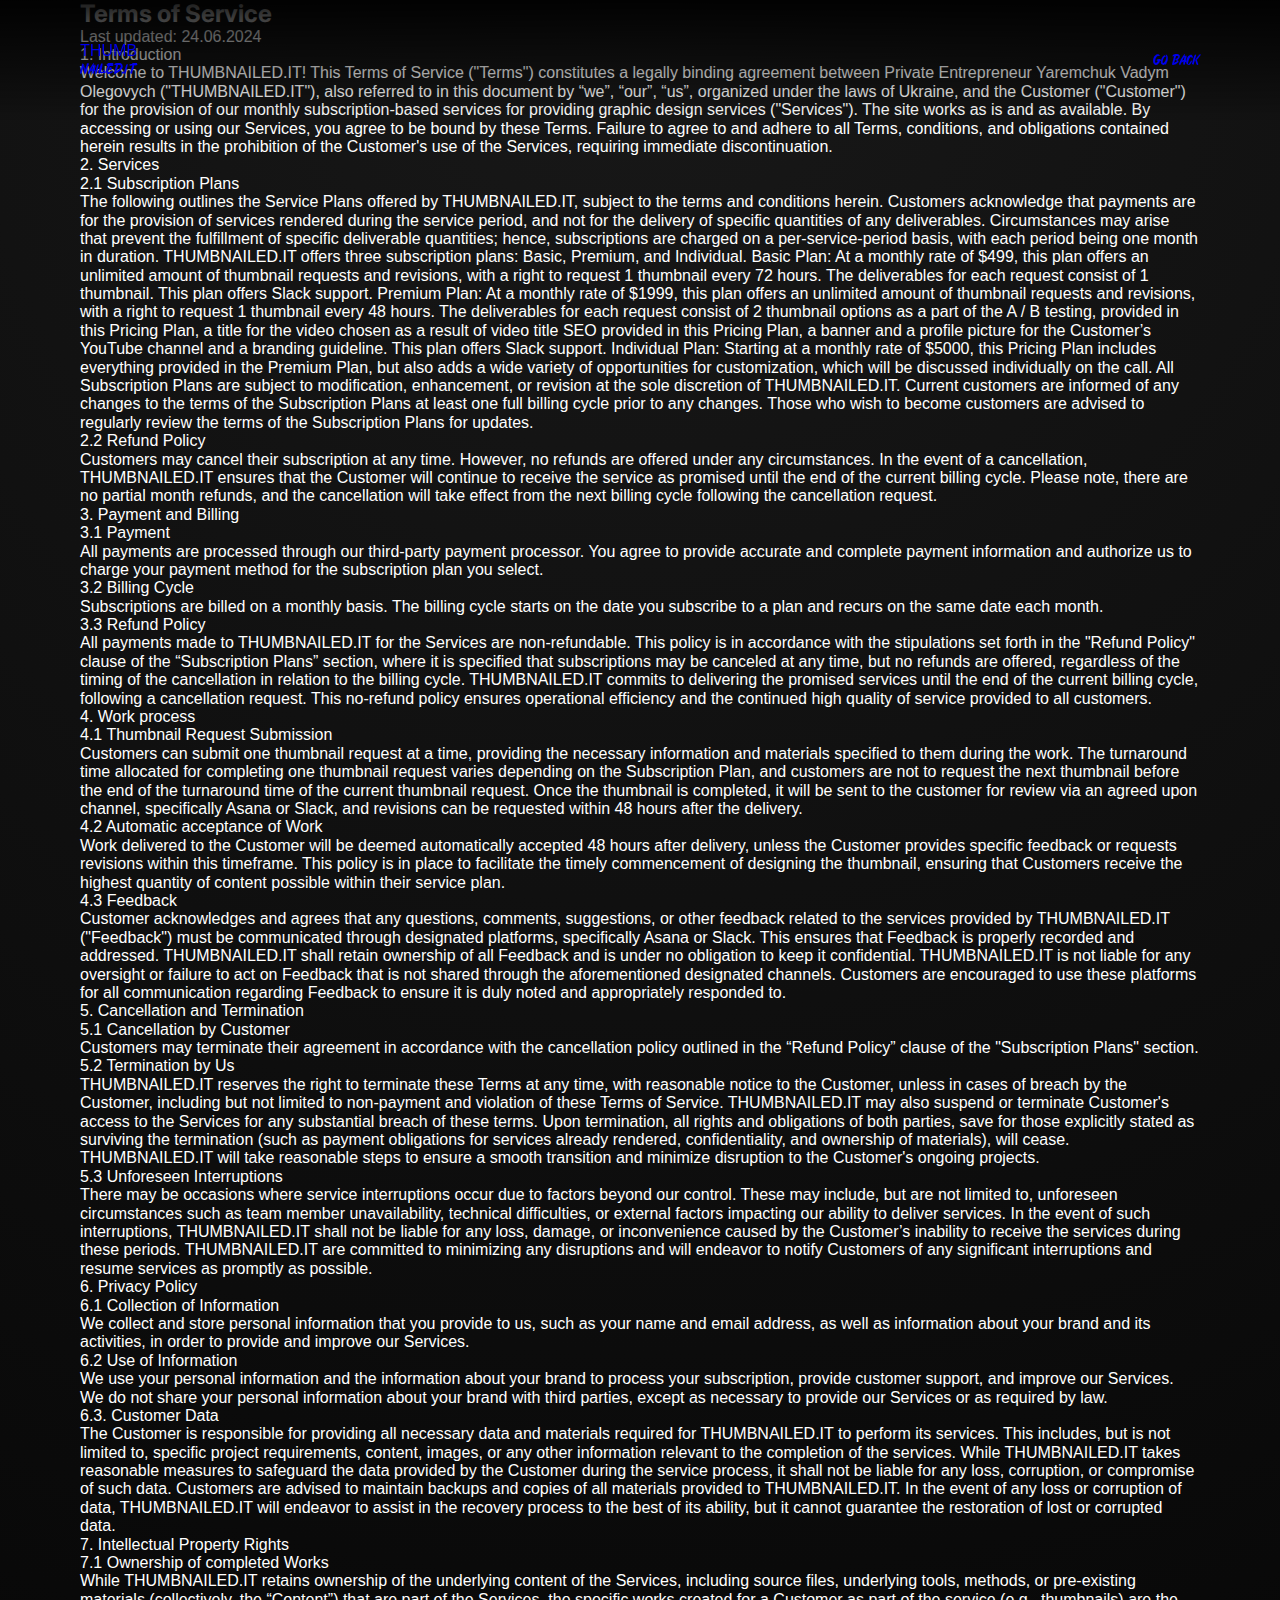
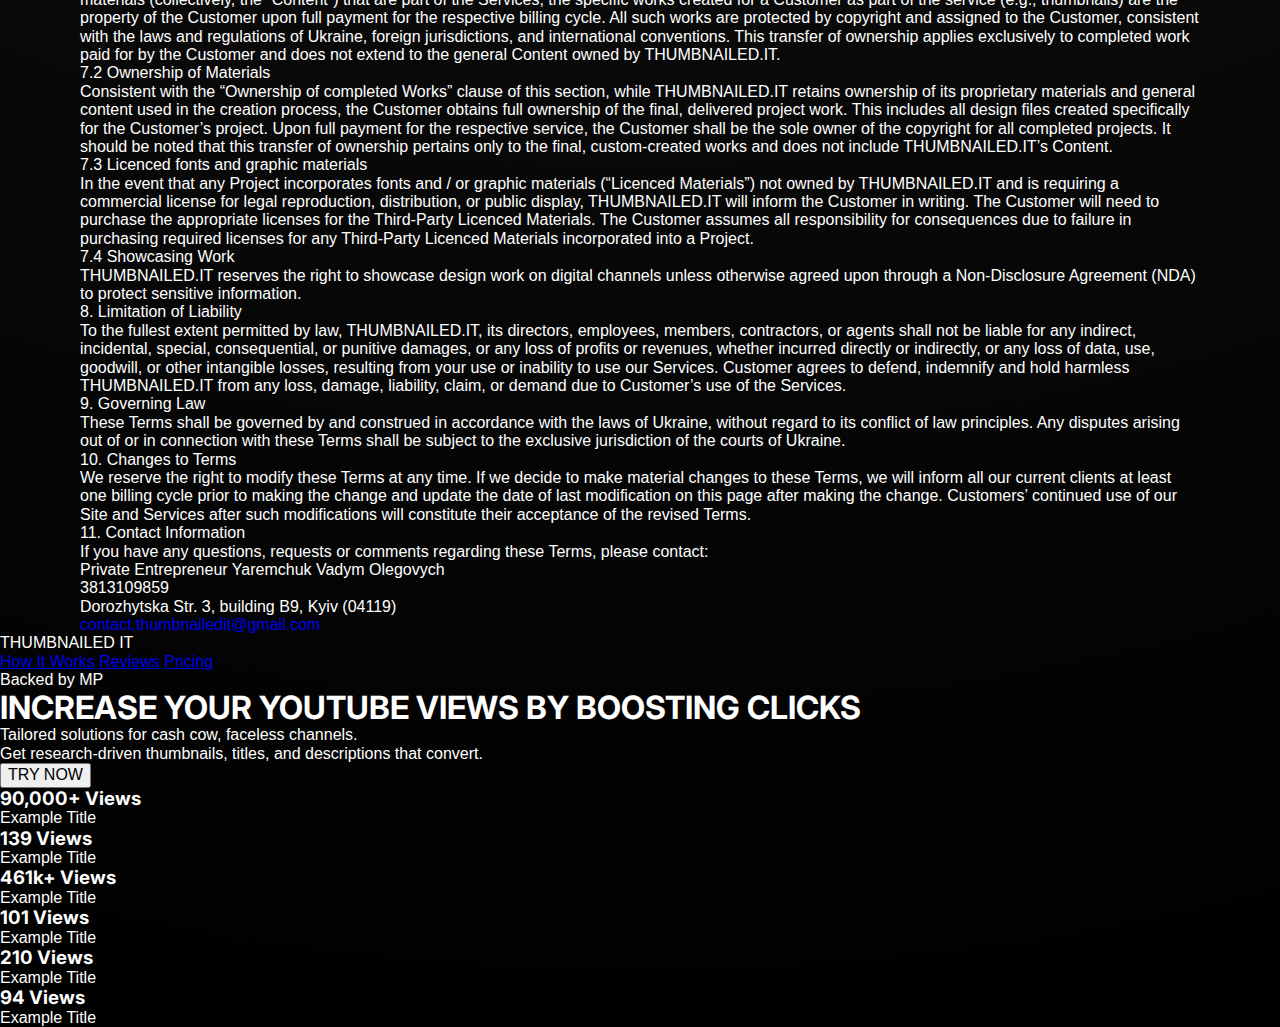
==== commit e345c1ed: "LARGE UPDATE" ====
--- a/terms-of-service.html
+++ b/terms-of-service.html
@@ -3,20 +3,21 @@
   <head>
     <meta charset="UTF-8" />
     <meta name="viewport" content="width=device-width, initial-scale=1.0" />
+    <!-- Google Tag Manager -->
+    <script>
+      (function (w, d, s, l, i) {
+        w[l] = w[l] || [];
+        w[l].push({ "gtm.start": new Date().getTime(), event: "gtm.js" });
+        var f = d.getElementsByTagName(s)[0],
+          j = d.createElement(s),
+          dl = l != "dataLayer" ? "&l=" + l : "";
+        j.async = true;
+        j.src = "https://www.googletagmanager.com/gtm.js?id=" + i + dl;
+        f.parentNode.insertBefore(j, f);
+      })(window, document, "script", "dataLayer", "GTM-PZFBV25H");
+    </script>
+    <!-- End Google Tag Manager -->
     <title>Terms of Service</title>
-    <script
-      async
-      src="https://www.googletagmanager.com/gtag/js?id=G-VZZ5M1EF36"
-    ></script>
-    <script>
-      window.dataLayer = window.dataLayer || [];
-      function gtag() {
-        dataLayer.push(arguments);
-      }
-      gtag("js", new Date());
-
-      gtag("config", "G-VZZ5M1EF36");
-    </script>
     <link
       href="https://cdn.jsdelivr.net/npm/modern-normalize@2.0.0/modern-normalize.min.css"
       rel="stylesheet"
@@ -30,6 +31,16 @@
     <link rel="stylesheet" href="./css/main.min.css" />
   </head>
   <body>
+    <!-- Google Tag Manager (noscript) -->
+    <noscript
+      ><iframe
+        src="https://www.googletagmanager.com/ns.html?id=GTM-PZFBV25H"
+        height="0"
+        width="0"
+        style="display: none; visibility: hidden"
+      ></iframe
+    ></noscript>
+    <!-- End Google Tag Manager (noscript) -->
     <header class="header">
       <div class="container">
         <a href="https://thumbnailed-it.com" class="header-logo__link link">
@@ -385,5 +396,70 @@
         </div>
       </section>
     </main>
+    <header class="main-header">
+      <div class="logo">THUMBNAILED IT</div>
+      <nav class="nav-links">
+        <a href="#">How It Works</a>
+        <a href="#">Reviews</a>
+        <a href="#">Pricing</a>
+      </nav>
+    </header>
+
+    <section class="hero-section">
+      <div class="hero-content">
+        <span class="badge">Backed by MP</span>
+        <h1>INCREASE YOUR YOUTUBE VIEWS BY BOOSTING CLICKS</h1>
+        <p>
+          Tailored solutions for cash cow, faceless channels.<br />
+          Get research-driven thumbnails, titles, and descriptions that convert.
+        </p>
+        <button class="try-now">TRY NOW</button>
+      </div>
+      <!-- Right column with video thumbnails -->
+      <aside class="video-list">
+        <div class="video-item">
+          <div class="thumbnail"></div>
+          <div class="video-details">
+            <h3>90,000+ Views</h3>
+            <p>Example Title</p>
+          </div>
+        </div>
+        <div class="video-item">
+          <div class="thumbnail"></div>
+          <div class="video-details">
+            <h3>139 Views</h3>
+            <p>Example Title</p>
+          </div>
+        </div>
+        <div class="video-item">
+          <div class="thumbnail"></div>
+          <div class="video-details">
+            <h3>461k+ Views</h3>
+            <p>Example Title</p>
+          </div>
+        </div>
+        <div class="video-item">
+          <div class="thumbnail"></div>
+          <div class="video-details">
+            <h3>101 Views</h3>
+            <p>Example Title</p>
+          </div>
+        </div>
+        <div class="video-item">
+          <div class="thumbnail"></div>
+          <div class="video-details">
+            <h3>210 Views</h3>
+            <p>Example Title</p>
+          </div>
+        </div>
+        <div class="video-item">
+          <div class="thumbnail"></div>
+          <div class="video-details">
+            <h3>94 Views</h3>
+            <p>Example Title</p>
+          </div>
+        </div>
+      </aside>
+    </section>
   </body>
 </html>
--- a/css/main.min.css
+++ b/css/main.min.css
@@ -1 +1 @@
-html{scroll-behavior:smooth}@font-face{font-family:"Inter";src:url("../fonts/Inter.woff2") format("woff2"),url("../fonts/Inter.woff") format("woff"),url("../fonts/Inter.ttf") format("truetype");font-weight:normal;font-style:normal;font-display:swap}@font-face{font-family:"HYPEGOALS";src:url("../fonts/HYPEGOALS.woff2") format("woff2"),url("../fonts/HYPEGOALS.woff") format("woff"),url("../fonts/HYPEGOALS.TTF") format("truetype");font-weight:normal;font-style:normal;font-display:swap}body{font-family:"Inter",sans-serif;font-weight:normal;font-style:normal;-webkit-font-smoothing:antialiased;-moz-osx-font-smoothing:grayscale;text-rendering:optimizeLegibility;color:var(--white);background-color:var(--black)}body::-webkit-scrollbar{display:none}.emp{font-family:"HYPEGOALS",sans-serif;font-weight:normal;font-style:normal;-webkit-font-smoothing:antialiased;-moz-osx-font-smoothing:grayscale;text-rendering:optimizeLegibility;letter-spacing:normal;color:var(--green)}.list{list-style:none}.link{text-decoration:none}.pointer{cursor:pointer}.no-scroll{overflow:hidden}p,h1,h2,h3,h4,h5,h6{margin:0;padding:0}ul{margin:0;padding:0}img{display:block;max-width:100%;height:auto}:root{--black: #000000;--white: #ffffff;--green: #96ff00}.container{width:100%;padding-left:15px;padding-right:15px;margin-left:auto;margin-right:auto}@media screen and (min-width: 320px){.container{width:320px}}@media screen and (min-width: 425px){.container{width:425px}}@media screen and (min-width: 768px){.container{width:768px;padding-left:30px;padding-right:30px}}@media screen and (min-width: 1024px){.container{width:1024px}}@media screen and (min-width: 1440px){.container{width:1440px;padding-left:45px;padding-right:45px}}.header{background:linear-gradient(to bottom, rgba(0, 0, 0, 0.9) 0%, rgba(0, 0, 0, 0) 100%)}#main-page .header{position:fixed;top:0;left:0;right:0;z-index:1000}.header .container{display:flex;justify-content:center;align-items:center;width:100%;height:80px}@media screen and (min-width: 320px){.header .container{justify-content:space-between}}@media screen and (min-width: 768px){.header .container{height:100px}}.header-logo{display:none}@media screen and (min-width: 320px){.header-logo{display:flex;justify-content:center;align-items:center}}.header-logo__link{padding-top:15px;padding-bottom:15px}@media screen and (min-width: 320px){.header-logo__left{font-size:16px;font-weight:700;color:var(--white)}}@media screen and (min-width: 425px){.header-logo__left{font-size:20px}}@media screen and (min-width: 768px){.header-logo__left{font-size:27px}}@media screen and (min-width: 1024px){.header-logo__left{font-size:32px}}@media screen and (min-width: 320px){.header-logo__right{font-size:19px}}@media screen and (min-width: 425px){.header-logo__right{font-size:23px}}@media screen and (min-width: 768px){.header-logo__right{font-size:32px}}@media screen and (min-width: 1024px){.header-logo__right{font-size:35px}}.header-navigation__list{display:none}@media screen and (min-width: 1024px){.header-navigation__list{display:flex;justify-content:center;align-items:center;gap:calc(30px + 30*(100vw - 1024px)/416)}}.header-navigation__link{font-size:18px;font-weight:700;color:var(--white)}@media screen and (min-width: 1440px){.header-navigation__link{font-size:22px}}.header-button{display:flex;justify-content:center;align-items:center;background-image:url(..//../images/button-background/header-button.png);background-repeat:no-repeat;background-size:cover;background-position:center;width:150px;height:40px;transition-property:scale;transition-duration:300ms;transition-timing-function:cubic-bezier(0.44, 0, 0.56, 1)}@media screen and (min-width: 320px){.header-button{width:125px;height:36px}}@media screen and (min-width: 425px){.header-button{width:150px;height:40px}}@media screen and (min-width: 768px){.header-button{width:200px;height:57px}}@media screen and (min-width: 1024px){.header-button{width:250px;height:72px}}.header-button:hover{scale:1.05}.header-button__text{font-size:23px;color:var(--black)}@media screen and (min-width: 320px){.header-button__text{font-size:19px}}@media screen and (min-width: 425px){.header-button__text{font-size:23px}}@media screen and (min-width: 768px){.header-button__text{font-size:32px}}@media screen and (min-width: 1024px){.header-button__text{font-size:35px}}.hero{width:100%;height:100vh;display:flex;justify-content:center;align-items:center;background-image:url(..//../images/hero/hero-mobile.jpg);background-size:cover;background-position:center}@media screen and (min-width: 680px){.hero{background-image:url(..//../images/hero/hero-smalldesktop.jpg)}}@media screen and (min-width: 768px){.hero{justify-content:start;padding-left:45px;padding-bottom:200px}}@media screen and (min-width: 1440px){.hero{background-image:url(..//../images/hero/hero-desktop.jpg);padding-bottom:250px}}.hero-title__mobile{position:absolute;top:30%;left:50%;transform:translateX(-50%);text-shadow:4px 4px 10px #000,0px 0px 15px #000;line-height:1;width:85%;font-size:10vw;text-align:center}@media screen and (min-width: 768px){.hero-title__mobile{display:none}}.hero-title__mobile-emp{font-size:10.5vw}.hero-title__desktop{display:none}@media screen and (min-width: 768px){.hero-title__desktop{line-height:1;display:block;width:44%;font-size:5vw}}@media screen and (min-width: 1024px){.hero-title__desktop{width:48%;font-size:4.4vw}}@media screen and (min-width: 768px){.hero-title__desktop-emp{font-size:5.8vw}}@media screen and (min-width: 1024px){.hero-title__desktop-emp{font-size:5vw}}.benefits{background-color:var(--green);height:fit-content}@media screen and (min-width: 425px){.benefits{padding-top:50px;padding-bottom:50px}}@media screen and (min-width: 1440px){.benefits{padding-top:100px;padding-bottom:100px}}.benefits .container{display:flex;justify-content:space-between;align-items:center;flex-direction:column}@media screen and (min-width: 768px){.benefits .container{flex-direction:row;max-width:720px}}@media screen and (min-width: 1024px){.benefits .container{max-width:960px}}@media screen and (min-width: 1440px){.benefits .container{max-width:1350px}}.benefits-card{position:relative;overflow:hidden;aspect-ratio:393/552;width:100%}@media screen and (min-width: 320px){.benefits-card{width:270px}}@media screen and (min-width: 425px){.benefits-card{width:360px}}@media screen and (min-width: 768px){.benefits-card{width:210px}}@media screen and (min-width: 1024px){.benefits-card{width:270px}}@media screen and (min-width: 1440px){.benefits-card{width:393px}}.benefits-card .background{position:absolute;top:0;left:0;width:100%;height:100%;object-fit:cover;z-index:1}.benefits-card .card-image{position:absolute;left:50%;transform:translateX(-50%);z-index:2;width:70%;top:15px}@media screen and (min-width: 320px){.benefits-card .card-image{width:70%;top:20px}}@media screen and (min-width: 425px){.benefits-card .card-image{width:70%;top:20px}}@media screen and (min-width: 768px){.benefits-card .card-image{width:70%;top:10px}}@media screen and (min-width: 1024px){.benefits-card .card-image{width:60%;top:20px}}@media screen and (min-width: 1440px){.benefits-card .card-image{width:70%}}.benefits-card .card-title{position:absolute;font-size:18px;font-weight:bold;z-index:2;top:220px;left:20px}@media screen and (min-width: 320px){.benefits-card .card-title{top:200px;left:20px}}@media screen and (min-width: 425px){.benefits-card .card-title{top:300px;left:30px;font-size:24px}}@media screen and (min-width: 768px){.benefits-card .card-title{top:160px;left:20px;font-size:18px}}@media screen and (min-width: 1024px){.benefits-card .card-title{top:190px;left:20px;font-size:20px}}@media screen and (min-width: 1440px){.benefits-card .card-title{top:300px;left:30px;font-size:32px}}.benefits-card .card-text{position:absolute;width:80%;z-index:2;top:260px;left:20px;font-size:10px}@media screen and (min-width: 320px){.benefits-card .card-text{top:240px;left:20px;font-size:12px}}@media screen and (min-width: 425px){.benefits-card .card-text{top:350px;left:30px;font-size:16px}}@media screen and (min-width: 768px){.benefits-card .card-text{top:190px;left:20px;font-size:10px}}@media screen and (min-width: 1024px){.benefits-card .card-text{top:230px;left:20px;font-size:14px}}@media screen and (min-width: 1440px){.benefits-card .card-text{top:380px;left:30px;font-size:18px}}.curvyline-greenblack{width:100%;height:60px;background-image:url(..//../images/backgrounds/backgroundline-1.jpg);background-repeat:no-repeat;background-size:cover;background-position:center}.curvyline-blackgreen{width:100%;height:60px;background-image:url(..//../images/backgrounds/backgroundline-2.jpg);background-repeat:no-repeat;background-size:cover;background-position:center}.process-container{display:flex;flex-direction:column;align-items:center;padding-top:100px;padding-bottom:100px}.process-desktop{display:none}@media screen and (min-width: 768px){.process-desktop{display:block;width:80%;height:auto;max-width:1440px;margin-bottom:50px}}.process-mobile{width:80%;height:auto;max-width:690px;margin-bottom:30px}@media(min-width: 767px){.process-mobile{display:none}}.process-text{width:80%;text-align:center}@media screen and (min-width: 320px){.process-text{font-size:14px;max-width:390px}}@media screen and (min-width: 425px){.process-text{font-size:16px;max-width:690px}}@media screen and (min-width: 768px){.process-text{font-size:18px;max-width:960px}}@media screen and (min-width: 1024px){.process-text{max-width:1024px;font-size:20px}}html{scroll-padding-top:80px}.cases{background-color:var(--green)}.cases .container{display:flex;flex-direction:column;align-items:center}.sticky-container{position:relative;height:fit-content;padding-top:20px}.sticky-div{display:flex;justify-content:space-between;align-items:center;flex-direction:column;gap:20px;position:sticky;top:80px;aspect-ratio:1200/684;width:100%;height:fit-content;margin:30px 0;padding:20px;background-color:var(--black);border-radius:30px;font-size:1.5rem;z-index:1}@media screen and (min-width: 768px){.sticky-div{width:720px;height:500px;top:120px}}@media screen and (min-width: 1024px){.sticky-div{width:960px;height:600px;margin:60px 0}}@media screen and (min-width: 1440px){.sticky-div{width:1024px;height:640px}}@media screen and (max-width: 768px){.sticky-div{position:relative;top:auto}}.sticky-title{font-size:28px;font-weight:700}@media screen and (min-width: 768px){.sticky-title{font-size:32px}}.sticky-text{font-size:16px;text-align:center}@media screen and (min-width: 768px){.sticky-text{font-size:14px}}@media screen and (min-width: 1024px){.sticky-text{font-size:16px}}.sticky-wrap{display:flex;justify-content:center;align-items:center;gap:20px;flex-direction:column}@media screen and (min-width: 768px){.sticky-wrap{flex-direction:row}}.sticky-image{width:100%;border-radius:30px}@media screen and (min-width: 768px){.sticky-image{width:calc((100% - 60px)/2)}}.waitlist{padding-top:60px}.waitlist .container{display:flex;flex-direction:column;align-items:center;gap:30px}@media screen and (min-width: 1440px){.waitlist .container{flex-direction:row;gap:120px}}.waitlist .container .waitlist-form{display:flex;flex-direction:column;justify-content:center}.waitlist-form{width:100%;padding:15px}@media screen and (min-width: 1440px){.waitlist-form{width:calc((100% - 120px)/2)}}.waitlist-form__title{font-weight:700;line-height:1;margin-left:9px;margin-bottom:10px;font-size:24px}@media screen and (min-width: 425px){.waitlist-form__title{font-size:36px}}@media screen and (min-width: 768px){.waitlist-form__title{width:90%;font-size:48px}}@media screen and (min-width: 1024px){.waitlist-form__title{font-size:36px}}@media screen and (min-width: 1440px){.waitlist-form__title{font-size:48px}}@media screen and (min-width: 320px){.waitlist-form__title-emp{font-size:28px}}@media screen and (min-width: 425px){.waitlist-form__title-emp{font-size:42px}}@media screen and (min-width: 768px){.waitlist-form__title-emp{font-size:56px}}@media screen and (min-width: 1024px){.waitlist-form__title-emp{font-size:40px}}@media screen and (min-width: 1440px){.waitlist-form__title-emp{font-size:56px}}.waitlist-video{display:flex;align-items:center;width:90%}@media screen and (min-width: 768px){.waitlist-video{width:70%}}@media screen and (min-width: 1024px){.waitlist-video{width:50%}}@media screen and (min-width: 1440px){.waitlist-video{width:calc((100% - 120px)/2)}}.waitlist-video__player{width:90%}#faq{width:80%;margin:50px auto;text-align:center}#faq h1{font-size:64px;margin-bottom:30px}#faq .faq-item{text-align:left;border-bottom:1px solid rgba(255,255,255,.2);padding:15px 0}#faq .faq-item:last-child{border-bottom:none}#faq .faq-item .faq-question{font-size:1.2em}#faq .faq-item .faq-answer{font-size:1em;max-height:0;overflow:hidden;transition:max-height .3s ease,padding .3s ease;margin-top:0;padding:0 0;color:var(--white)}@media screen and (min-width: 425px){#faq{width:95%}#faq h1{font-size:50px}#faq .faq-item{padding:12px 0}#faq .faq-item .faq-question{font-size:1.1em}#faq .faq-item .faq-answer{font-size:1em}}@media screen and (min-width: 768px){#faq{width:85%}#faq h1{font-size:58px}#faq .faq-item{padding:15px 0}#faq .faq-item .faq-question{font-size:1.15em}#faq .faq-item .faq-answer{font-size:1.05em}}@media screen and (min-width: 1024px){#faq{width:75%}#faq h1{font-size:64px}#faq .faq-item{padding:18px 0}#faq .faq-item .faq-question{font-size:1.2em}#faq .faq-item .faq-answer{font-size:1.1em}}@media screen and (min-width: 1440px){#faq{margin:50px auto}#faq h1{font-size:64px;margin-bottom:30px}#faq .faq-item{padding:15px 0}#faq .faq-item .faq-question{font-size:1.2em}#faq .faq-item .faq-answer{font-size:1em}}.terms{padding-bottom:80px}.terms .container{width:100%;padding-left:30px;padding-right:30px}@media screen and (min-width: 425px){.terms .container{padding-left:50px;padding-right:50px}}@media screen and (min-width: 768px){.terms .container{padding-left:100px;padding-right:100px}}.terms__title{text-align:center;font-size:48px;color:var(--white);margin-bottom:20px}.terms__update-text{font-size:20px;color:var(--white);text-align:center;margin-bottom:30px}.terms__list{display:flex;flex-direction:column;gap:50px;padding:0px}.terms__item{display:flex;flex-direction:column;gap:10px}.terms__list-title{font-size:26px;color:var(--white)}.terms__list-subtitle{font-size:20px;color:var(--white)}.terms__list-text{color:var(--white);opacity:.8;text-align:justify}.terms__contactlist{display:flex;flex-direction:column;gap:5px;margin-left:20px}.terms__contactlist-text{display:flex;align-items:center;color:var(--white);opacity:.8}.terms__contactlist-text::before{display:block;content:"";width:5px;height:5px;border-radius:50%;background-color:var(--white);margin-right:10px}.footer-container{display:flex;flex-direction:column;align-items:center;width:100%;padding-top:60px;padding-bottom:60px}@media screen and (min-width: 768px){.footer-container{padding-top:80px;padding-bottom:80px}}@media screen and (min-width: 1024px){.footer-container{padding-top:100px;padding-bottom:100px}}.footer-logo{display:flex;justify-content:center;align-items:center}.footer-logo__link{display:block;margin-bottom:50px}.footer-logo__left{font-size:28px;font-weight:700;color:var(--white)}@media screen and (min-width: 320px){.footer-logo__left{font-size:32px}}@media screen and (min-width: 425px){.footer-logo__left{font-size:36px}}@media screen and (min-width: 768px){.footer-logo__left{font-size:58px}}@media screen and (min-width: 1024px){.footer-logo__left{font-size:64px}}.footer-logo__right{font-size:32px}@media screen and (min-width: 320px){.footer-logo__right{font-size:36px}}@media screen and (min-width: 425px){.footer-logo__right{font-size:42px}}@media screen and (min-width: 768px){.footer-logo__right{font-size:64px}}@media screen and (min-width: 1024px){.footer-logo__right{font-size:70px}}.footer-carousel{width:calc(100% + 90px);max-width:100vw;display:flex;overflow:hidden;margin-left:-45px;margin-right:-45px;margin-bottom:50px}.footer-carousel__track{display:flex;gap:20px;white-space:nowrap}.footer-carousel img{flex-shrink:0;object-fit:cover;width:144px;height:81px}@media screen and (min-width: 425px){.footer-carousel img{width:160px;height:90px}}@media screen and (min-width: 768px){.footer-carousel img{width:240px;height:135px}}@media screen and (min-width: 1024px){.footer-carousel img{width:320px;height:180px}}.footer-socials__list{display:flex;align-items:center;justify-content:space-between;width:100%;margin-bottom:50px}@media screen and (min-width: 320px){.footer-socials__list{max-width:80vw}}@media screen and (min-width: 425px){.footer-socials__list{min-width:90vw}}@media screen and (min-width: 768px){.footer-socials__list{min-width:70vw}}@media screen and (min-width: 1024px){.footer-socials__list{max-width:60vw}}.footer-socials__image{width:60px;height:60px}@media screen and (min-width: 425px){.footer-socials__image{width:80px;height:80px}}.footer-terms__link{color:var(--white)}/*# sourceMappingURL=main.min.css.map */+html{scroll-behavior:smooth}@font-face{font-family:"Inter";src:url("../fonts/Inter.woff2") format("woff2"),url("../fonts/Inter.woff") format("woff"),url("../fonts/Inter.ttf") format("truetype");font-weight:normal;font-style:normal;font-display:swap}@font-face{font-family:"HYPEGOALS";src:url("../fonts/HYPEGOALS.woff2") format("woff2"),url("../fonts/HYPEGOALS.woff") format("woff"),url("../fonts/HYPEGOALS.TTF") format("truetype");font-weight:normal;font-style:normal;font-display:swap}body{font-family:"Inter",sans-serif;font-weight:normal;font-style:normal;-webkit-font-smoothing:antialiased;-moz-osx-font-smoothing:grayscale;text-rendering:optimizeLegibility;color:var(--white);background:radial-gradient(circle at top, #181818, #000000)}body::-webkit-scrollbar{display:none}.emp{font-family:"HYPEGOALS",sans-serif;font-weight:normal;font-style:normal;-webkit-font-smoothing:antialiased;-moz-osx-font-smoothing:grayscale;text-rendering:optimizeLegibility;letter-spacing:normal}.list{list-style:none}.link{text-decoration:none}.pointer{cursor:pointer}.no-scroll{overflow:hidden}p,h1,h2,h3,h4,h5,h6{margin:0;padding:0}ul{margin:0;padding:0}img{display:block;max-width:100%;height:auto}:root{--black: #000000;--white: #ffffff;--green: #96ff00;--grey: #a5a5a5}.container{width:100%;padding-left:80px;padding-right:80px;margin-left:auto;margin-right:auto}.header .container{position:fixed;top:0;left:0;right:0;z-index:1000;display:flex;justify-content:space-between;align-items:center;width:100%;height:150px;padding-left:37px;padding-right:37px;background:linear-gradient(to bottom, rgba(0, 0, 0, 0.9) 0%, rgba(0, 0, 0, 0) 100%)}@media screen and (min-width: 768px){.header .container{height:120px;padding-left:80px;padding-right:80px}}.header__logo{display:flex;align-items:center;font-size:1.25em;font-weight:700;color:var(--white)}.header__logo .emp{font-size:1.2em;color:var(--green)}@media screen and (max-width: 424px){.header__logo{font-size:4vw}}.header__nav{display:none}@media screen and (min-width: 1024px){.header__nav{display:block}.header__nav-list{display:flex;justify-content:center;align-items:center;gap:4em}.header__nav-link{font-weight:500;color:var(--white)}}.header__button{width:150px;height:45px;display:flex;justify-content:center;align-items:center;background-image:url(..//..//images/button-background/button.png);background-repeat:no-repeat;background-size:cover;background-position:center;font-size:1.2em;color:var(--black);cursor:pointer}@media screen and (max-width: 424px){.header__button{width:30vw;height:9.72vw;font-size:4.25vw}}.hero{padding-top:160px;padding-bottom:50px;border-bottom:1px solid #5a5a5a}@media screen and (min-width: 768px){.hero{position:relative;height:100vh;overflow:hidden;display:flex;justify-content:center;align-self:center;padding-top:0;padding-bottom:0}}.hero .container{width:100%;padding-left:37px;padding-right:37px;display:flex;flex-direction:column;justify-content:center;align-items:center}@media screen and (min-width: 768px){.hero .container{align-items:start;padding-left:80px;padding-right:80px}}.hero__mp{width:clamp(80px,16vw,125px);margin-bottom:2rem;z-index:2}@media screen and (min-width: 768px){.hero__mp{width:clamp(80px,11vw,125px);margin-bottom:1.8rem}}.hero__title{text-align:center;font-size:7.5vw;line-height:1;font-weight:700;margin-bottom:1.5rem;text-shadow:2px 2px 4px rgba(0,0,0,.9);z-index:2}.hero__title .emp{font-size:1.25em;color:var(--green);line-height:.8}@media screen and (min-width: 768px){.hero__title{text-align:left;max-width:816px;font-size:clamp(1.8rem,7vw,5rem)}}@media screen and (min-width: 768px)and (max-width: 1234px){.hero__title{max-width:650px;font-size:5.2vw}}@media screen and (min-width: 768px){.hero__title .emp{font-size:1.25em;color:var(--green);line-height:.8}}.hero__text{font-size:2.5vw;text-align:center;max-width:70%;line-height:1.3;color:var(--grey);font-weight:500;margin-bottom:1.8em;text-shadow:2px 2px 4px rgba(0,0,0,.5);z-index:2}@media screen and (min-width: 768px){.hero__text{text-align:left;max-width:80%;font-size:clamp(.5rem,1.6vw,1.15rem);line-height:1.3;color:var(--grey)}}.hero__button{display:flex;justify-content:center;align-items:center;cursor:pointer;background-image:url(..//..//images/button-background/button.png);background-repeat:no-repeat;background-size:cover;background-position:center;width:139px;height:42px;color:var(--black);z-index:2}@media screen and (min-width: 768px){.hero__button{width:clamp(125px,25vw,280px);height:clamp(38px,7.59vw,85px);font-size:clamp(1.5em,3.4vw,2.5em)}}.scrolling-wrapper{position:absolute;right:9%;width:25vw;height:auto}@media screen and (max-width: 767px){.scrolling-wrapper{display:none}}.reviews__up{padding-top:100px;padding-bottom:50px;position:relative;overflow:hidden;border-bottom:1px solid #5a5a5a}.reviews__up .container{padding-left:37px;padding-right:37px}.reviews__up__title-desktop{display:none}@media screen and (min-width: 768px){.reviews__up__title-desktop{display:block;font-size:2.7em;text-align:center;font-weight:700;margin-bottom:1em}}.reviews__up__title-desktop .emp{color:var(--green)}@media screen and (min-width: 768px){.reviews__up__title-desktop .emp{font-size:1.15em}}.reviews__up__mobile-wrap{display:flex;flex-direction:column;align-items:center;margin-bottom:1.5em}@media screen and (min-width: 768px){.reviews__up__mobile-wrap{display:none}}.reviews__up__title-mobile__first{font-size:7vw;text-align:center;color:var(--green)}.reviews__up__title-mobile__second{font-size:5.5vw;text-align:center;font-weight:700}.scrolling-wrapper-horizontal{width:300%;height:4vw;display:flex}.reviews__down{padding-top:50px;padding-bottom:50px;border-bottom:1px solid #5a5a5a}.reviews__down .container{display:flex;flex-direction:column;align-items:center;padding-left:37px;padding-right:37px}@media screen and (min-width: 768px){.reviews__down .container{padding-left:80px;padding-right:80px}}.reviews__down__title{font-size:2.7em;text-align:center;font-weight:700;margin-bottom:1em}.reviews__down__title .emp{color:var(--green)}@media screen and (min-width: 768px){.reviews__down__title .emp{font-size:1.15em}}.reviews__down__wrapper{display:flex;align-items:center;justify-content:space-around;flex-direction:column;gap:30px;margin-bottom:50px}@media screen and (min-width: 768px){.reviews__down__wrapper{flex-direction:row}}.reviews__down__card{display:flex;flex-direction:column;justify-content:space-between;width:100%;height:170px;padding:20px;border-radius:15px;background:radial-gradient(circle at top, #3a3939, #0f0f0f)}@media screen and (min-width: 768px){.reviews__down__card{width:calc((100% - 250px)/2);height:300px}}.reviews__down__text{font-size:14px;font-weight:700;margin-bottom:20px}@media screen and (min-width: 768px){.reviews__down__text{font-size:clamp(16px,2vw,22.4px)}}.reviews__down__creator__wrap{display:flex;align-items:center}.reviews__down__creator{width:40px;height:40px;border-radius:50%;border:1px solid #5a5a5a;margin-right:15px}@media screen and (min-width: 768px){.reviews__down__creator{width:56px;height:56px}}.reviews__down__name{font-size:12px;color:#a5a5a5}@media screen and (min-width: 768px){.reviews__down__name{font-size:clamp(14px,2vw,18.4px)}}.reviews__down__button{display:flex;justify-content:center;align-items:center;background-image:url(..//..//images/button-background/button.png);background-repeat:no-repeat;background-size:cover;background-position:center;width:139px;height:42px;color:var(--black);cursor:pointer}@media screen and (min-width: 768px){.reviews__down__button{width:clamp(125px,25vw,280px);height:clamp(38px,7.59vw,85px);font-size:clamp(1.5em,3.4vw,2.5em)}}.process{padding-top:50px;padding-bottom:50px;border-bottom:1px solid #5a5a5a}.process .container{padding-left:20px;padding-right:20px}@media screen and (min-width: 768px){.process .container{padding-left:80px;padding-right:80px}}@media screen and (min-width: 1200px){.process .container{padding-left:108px;padding-right:108px}}.stages-section{display:flex;flex-wrap:nowrap;align-items:stretch;width:100%;padding:10px;border-radius:15px;background:radial-gradient(circle at top left, #1f1f1f, #0f0f0f);gap:20px}.stages-container{display:flex;flex-direction:column;gap:20px;flex:1;min-width:0;min-height:0}.stage-box{background:var(--black);border-radius:8px;border:1px solid #a5a5a5;padding:2vh 2vw;cursor:pointer;transition:background .3s;display:flex;flex-direction:column;gap:10px;flex:1;min-height:0;box-sizing:border-box}.stage-box.active{background:#5a5a5a}.stage-image-container{flex:1;min-width:0;display:flex;align-items:center;justify-content:center}.stage-image-container img{width:100%;height:auto;max-height:100%;object-fit:contain;display:block}@media(max-width: 768px){.stages-section{flex-direction:column}.stages-container{flex-direction:row;justify-content:space-between;align-items:stretch}.stage-box{flex:1 1 0;text-align:center}.stage-image-container{margin-top:20px;width:100%}.process__text{display:none}}.pricing{padding-top:50px;padding-bottom:50px}.pricing .container{padding-left:0;padding-right:0}.pricing__title{font-size:2.7em;text-align:center;font-weight:700;margin-bottom:1em}.pricing-plans{display:flex;align-items:center;justify-content:center;gap:30px;margin:0 auto}@media screen and (min-width: 769px){.pricing-plans{width:90%}}@media screen and (min-width: 1024px){.pricing-plans{width:80%}}.pricing-card{display:flex;flex-direction:column;align-items:center;justify-content:space-between;background:radial-gradient(circle at top, #191919, #292929);width:80%;min-height:500px;padding:3rem;border-radius:10px}@media screen and (min-width: 769px){.pricing-card{width:32%}}@media screen and (min-width: 769px){.pricing-card:nth-child(2){font-size:1.2rem;min-height:600px;width:36%}}.pricing-card__wrapper{align-self:flex-start}.plan-title{font-size:1.8rem;margin-bottom:1rem}.plan-price{font-size:1.8rem;margin-bottom:.2rem}.plan-price .emp{color:var(--green);font-size:2em}.plan-credits{margin-bottom:2rem;font-weight:500;color:#a5a5a5}.plan-includes{margin-bottom:1.5rem;color:#a5a5a5}.plan-includes h3{color:#fff;margin-bottom:.5rem}.plan-includes ul{list-style:none;padding:0;margin:0}.plan-includes li{display:flex;align-items:center;gap:10px;margin-bottom:.5rem}.plan-includes img{width:18px;height:19px}.plan-includes span{font-weight:700;color:var(--black);background-color:var(--green)}.plan-includes-unavailable{margin-left:28px;color:#5a5a5a}.plan-button{display:flex;justify-content:center;align-items:center;cursor:pointer;background-image:url(..//..//images/button-background/button.png);background-repeat:no-repeat;background-size:cover;background-position:center;width:70%;aspect-ratio:3.29/1;font-size:5vw}@media(min-width: 769px){.plan-button{width:100%;font-size:3vw;color:var(--black)}}@media(max-width: 768px){.pricing-plans{flex-direction:column;align-items:center}}#faq{width:80%;margin:50px auto;text-align:center}#faq h1{font-size:64px;margin-bottom:30px}#faq .faq-item{text-align:left;border-bottom:1px solid rgba(255,255,255,.2);padding:15px 0}#faq .faq-item:last-child{border-bottom:none}#faq .faq-item .faq-question{font-size:1.2em}#faq .faq-item .faq-answer{font-size:1em;max-height:0;overflow:hidden;transition:max-height .3s ease,padding .3s ease;margin-top:0;padding:0 0;color:var(--white)}.footer-container{display:flex;flex-direction:column;align-items:center;width:100%;padding-top:60px;padding-bottom:60px}.footer-logo{display:flex;justify-content:center;align-items:center}.footer-logo__link{display:block;margin-bottom:50px}.footer-logo__left{font-size:28px;font-weight:700;color:var(--white)}.footer-logo__right{font-size:32px;color:var(--green)}.footer-socials__list{display:flex;align-items:center;justify-content:space-between;width:80%;margin-bottom:50px}.footer-socials__image{width:60px;height:60px}.footer-terms__link{color:var(--white)}/*# sourceMappingURL=main.min.css.map */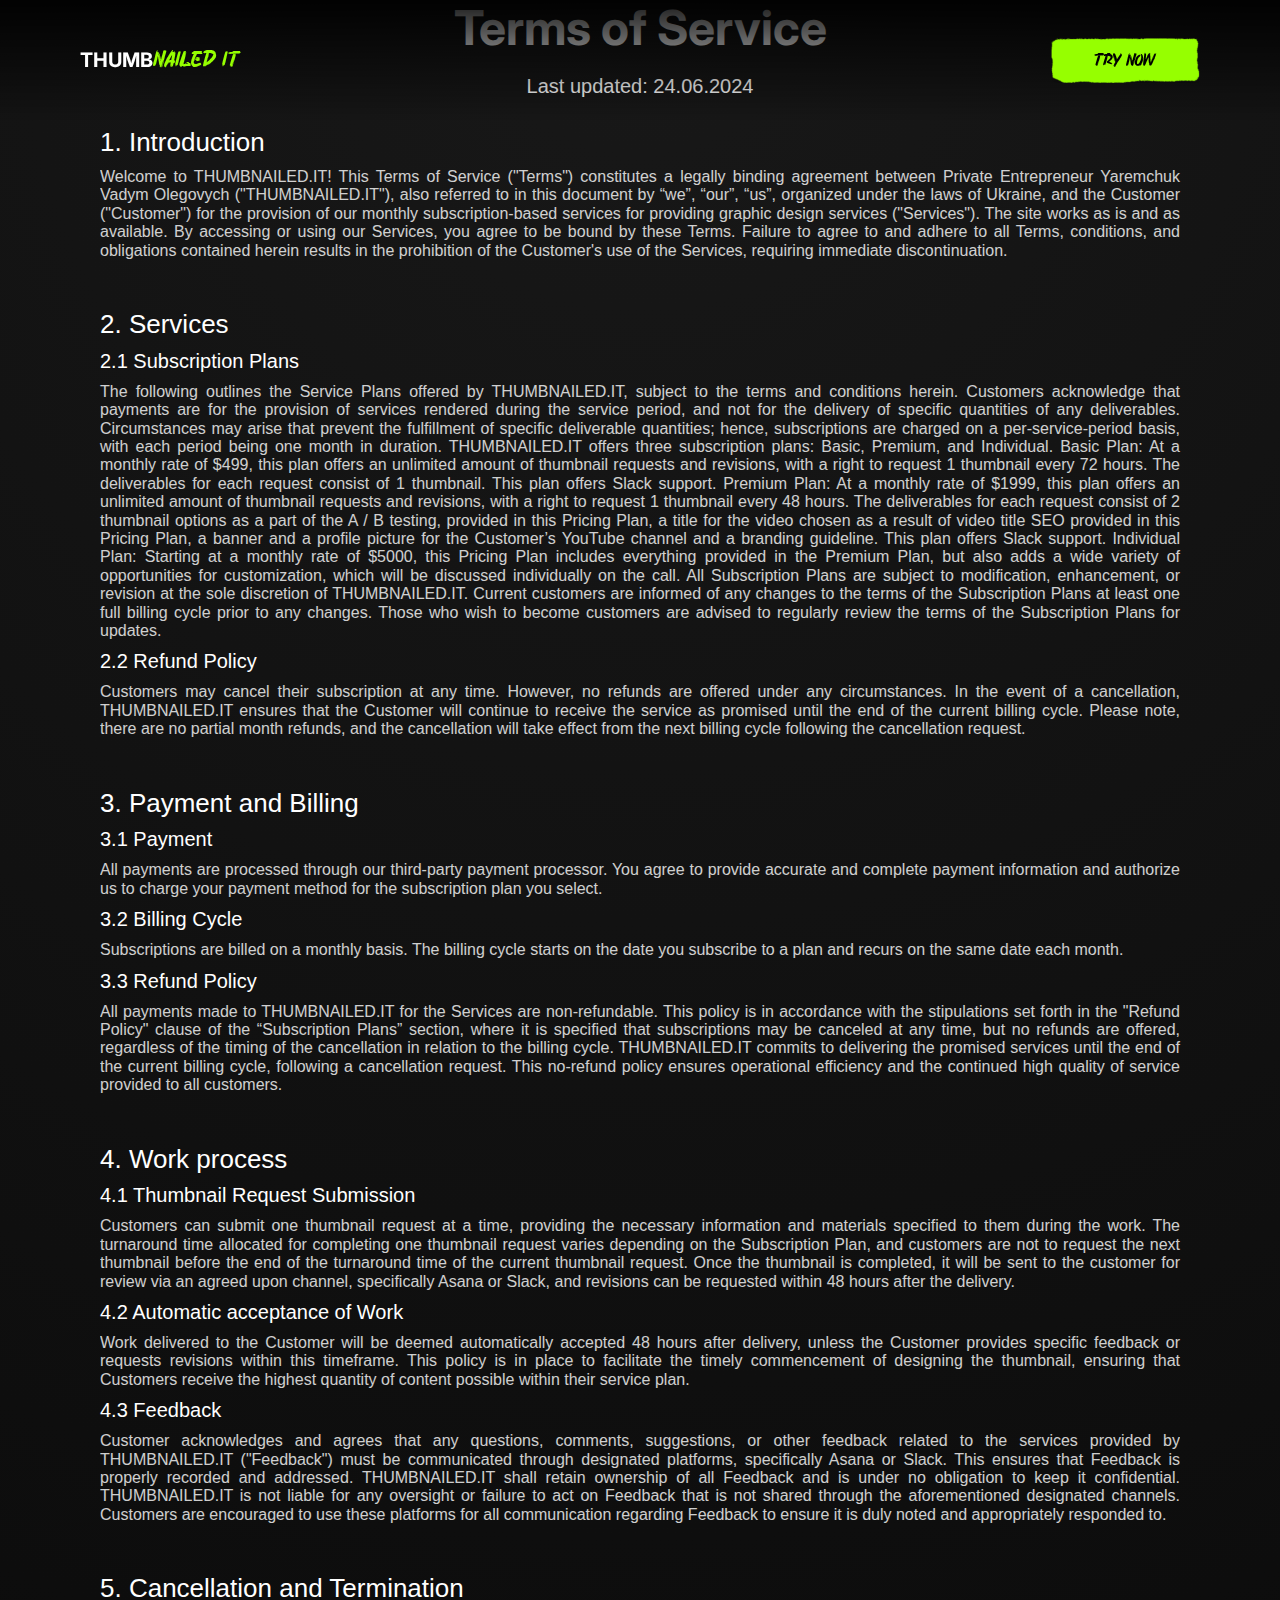
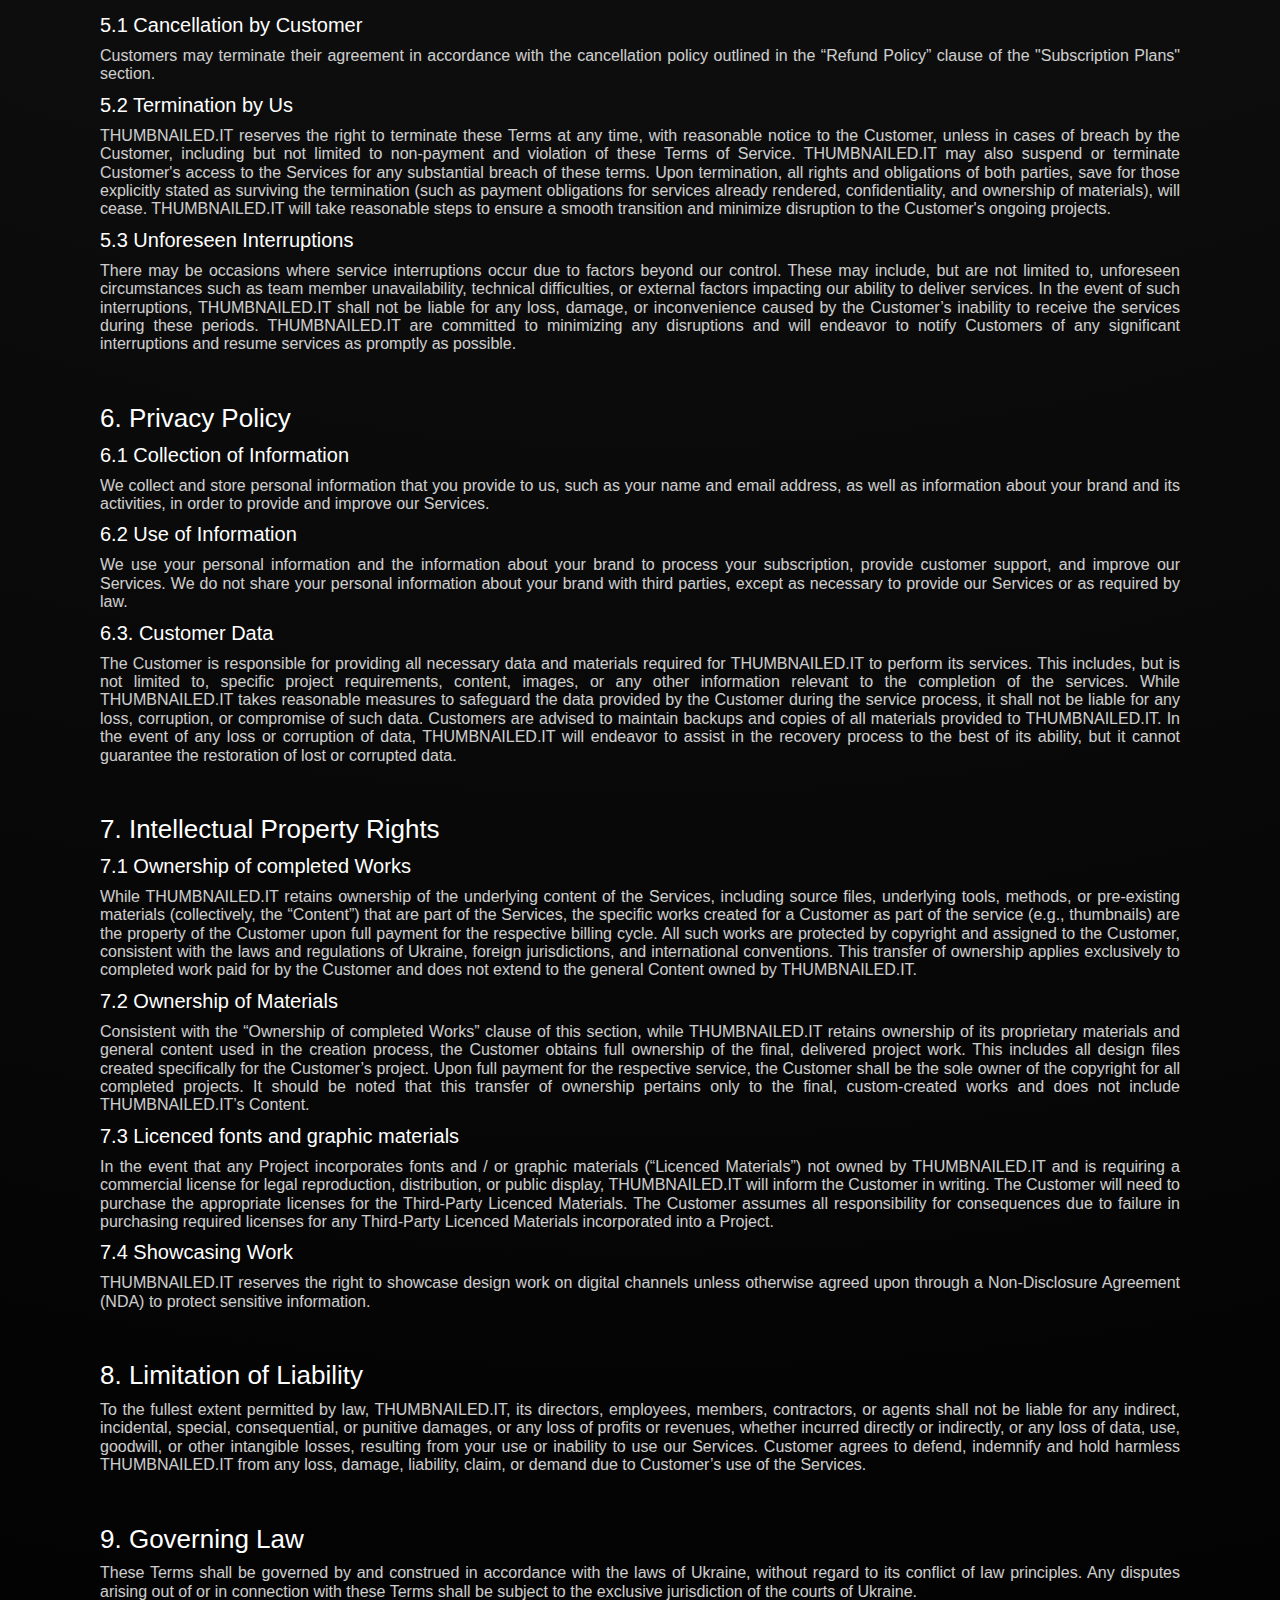
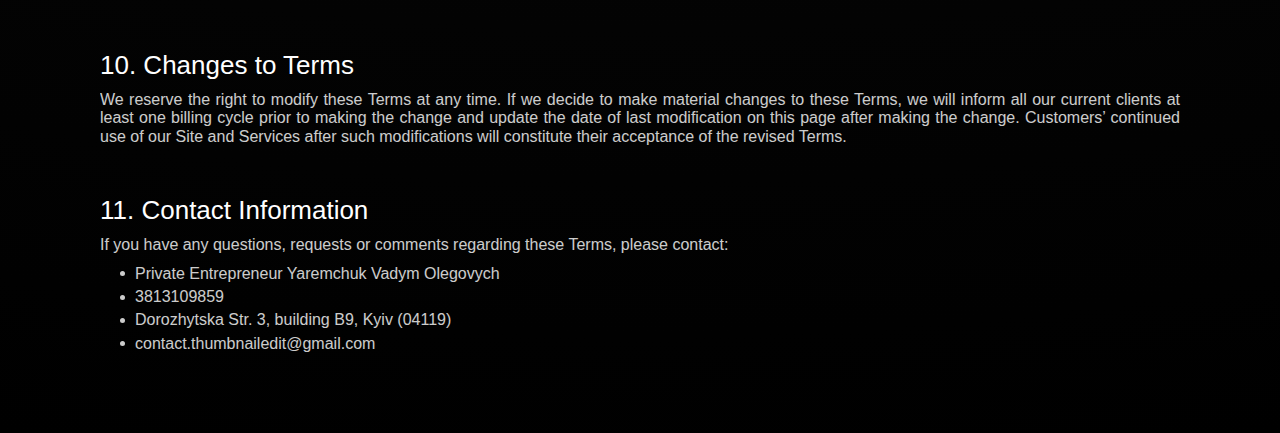
==== commit c8840afd: "Bug fixes" ====
--- a/terms-of-service.html
+++ b/terms-of-service.html
@@ -43,20 +43,14 @@
     <!-- End Google Tag Manager (noscript) -->
     <header class="header">
       <div class="container">
-        <a href="https://thumbnailed-it.com" class="header-logo__link link">
-          <div class="header-logo">
-            <p class="header-logo__left">THUMB</p>
-            <p class="header-logo__right emp">NAILED.IT</p>
-          </div>
-        </a>
+        <a href="https://thumbnailed-it.com/" class="header__logo link"
+          >THUMB<span class="emp">NAILED IT</span></a
+        >
         <a
-          href="https://thumbnailed-it.com"
-          class="header-button__link link pointer"
+          href="https://thumbnailed-it.com#pricing"
+          class="header__button link emp"
+          >TRY NOW</a
         >
-          <div class="header-button">
-            <p class="header-button__text emp">GO BACK</p>
-          </div>
-        </a>
       </div>
     </header>
     <main>
@@ -396,70 +390,5 @@
         </div>
       </section>
     </main>
-    <header class="main-header">
-      <div class="logo">THUMBNAILED IT</div>
-      <nav class="nav-links">
-        <a href="#">How It Works</a>
-        <a href="#">Reviews</a>
-        <a href="#">Pricing</a>
-      </nav>
-    </header>
-
-    <section class="hero-section">
-      <div class="hero-content">
-        <span class="badge">Backed by MP</span>
-        <h1>INCREASE YOUR YOUTUBE VIEWS BY BOOSTING CLICKS</h1>
-        <p>
-          Tailored solutions for cash cow, faceless channels.<br />
-          Get research-driven thumbnails, titles, and descriptions that convert.
-        </p>
-        <button class="try-now">TRY NOW</button>
-      </div>
-      <!-- Right column with video thumbnails -->
-      <aside class="video-list">
-        <div class="video-item">
-          <div class="thumbnail"></div>
-          <div class="video-details">
-            <h3>90,000+ Views</h3>
-            <p>Example Title</p>
-          </div>
-        </div>
-        <div class="video-item">
-          <div class="thumbnail"></div>
-          <div class="video-details">
-            <h3>139 Views</h3>
-            <p>Example Title</p>
-          </div>
-        </div>
-        <div class="video-item">
-          <div class="thumbnail"></div>
-          <div class="video-details">
-            <h3>461k+ Views</h3>
-            <p>Example Title</p>
-          </div>
-        </div>
-        <div class="video-item">
-          <div class="thumbnail"></div>
-          <div class="video-details">
-            <h3>101 Views</h3>
-            <p>Example Title</p>
-          </div>
-        </div>
-        <div class="video-item">
-          <div class="thumbnail"></div>
-          <div class="video-details">
-            <h3>210 Views</h3>
-            <p>Example Title</p>
-          </div>
-        </div>
-        <div class="video-item">
-          <div class="thumbnail"></div>
-          <div class="video-details">
-            <h3>94 Views</h3>
-            <p>Example Title</p>
-          </div>
-        </div>
-      </aside>
-    </section>
   </body>
 </html>
--- a/css/main.min.css
+++ b/css/main.min.css
@@ -1 +1 @@
-html{scroll-behavior:smooth}@font-face{font-family:"Inter";src:url("../fonts/Inter.woff2") format("woff2"),url("../fonts/Inter.woff") format("woff"),url("../fonts/Inter.ttf") format("truetype");font-weight:normal;font-style:normal;font-display:swap}@font-face{font-family:"HYPEGOALS";src:url("../fonts/HYPEGOALS.woff2") format("woff2"),url("../fonts/HYPEGOALS.woff") format("woff"),url("../fonts/HYPEGOALS.TTF") format("truetype");font-weight:normal;font-style:normal;font-display:swap}body{font-family:"Inter",sans-serif;font-weight:normal;font-style:normal;-webkit-font-smoothing:antialiased;-moz-osx-font-smoothing:grayscale;text-rendering:optimizeLegibility;color:var(--white);background:radial-gradient(circle at top, #181818, #000000)}body::-webkit-scrollbar{display:none}.emp{font-family:"HYPEGOALS",sans-serif;font-weight:normal;font-style:normal;-webkit-font-smoothing:antialiased;-moz-osx-font-smoothing:grayscale;text-rendering:optimizeLegibility;letter-spacing:normal}.list{list-style:none}.link{text-decoration:none}.pointer{cursor:pointer}.no-scroll{overflow:hidden}p,h1,h2,h3,h4,h5,h6{margin:0;padding:0}ul{margin:0;padding:0}img{display:block;max-width:100%;height:auto}:root{--black: #000000;--white: #ffffff;--green: #96ff00;--grey: #a5a5a5}.container{width:100%;padding-left:80px;padding-right:80px;margin-left:auto;margin-right:auto}.header .container{position:fixed;top:0;left:0;right:0;z-index:1000;display:flex;justify-content:space-between;align-items:center;width:100%;height:150px;padding-left:37px;padding-right:37px;background:linear-gradient(to bottom, rgba(0, 0, 0, 0.9) 0%, rgba(0, 0, 0, 0) 100%)}@media screen and (min-width: 768px){.header .container{height:120px;padding-left:80px;padding-right:80px}}.header__logo{display:flex;align-items:center;font-size:1.25em;font-weight:700;color:var(--white)}.header__logo .emp{font-size:1.2em;color:var(--green)}@media screen and (max-width: 424px){.header__logo{font-size:4vw}}.header__nav{display:none}@media screen and (min-width: 1024px){.header__nav{display:block}.header__nav-list{display:flex;justify-content:center;align-items:center;gap:4em}.header__nav-link{font-weight:500;color:var(--white)}}.header__button{width:150px;height:45px;display:flex;justify-content:center;align-items:center;background-image:url(..//..//images/button-background/button.png);background-repeat:no-repeat;background-size:cover;background-position:center;font-size:1.2em;color:var(--black);cursor:pointer}@media screen and (max-width: 424px){.header__button{width:30vw;height:9.72vw;font-size:4.25vw}}.hero{padding-top:160px;padding-bottom:50px;border-bottom:1px solid #5a5a5a}@media screen and (min-width: 768px){.hero{position:relative;height:100vh;overflow:hidden;display:flex;justify-content:center;align-self:center;padding-top:0;padding-bottom:0}}.hero .container{width:100%;padding-left:37px;padding-right:37px;display:flex;flex-direction:column;justify-content:center;align-items:center}@media screen and (min-width: 768px){.hero .container{align-items:start;padding-left:80px;padding-right:80px}}.hero__mp{width:clamp(80px,16vw,125px);margin-bottom:2rem;z-index:2}@media screen and (min-width: 768px){.hero__mp{width:clamp(80px,11vw,125px);margin-bottom:1.8rem}}.hero__title{text-align:center;font-size:7.5vw;line-height:1;font-weight:700;margin-bottom:1.5rem;text-shadow:2px 2px 4px rgba(0,0,0,.9);z-index:2}.hero__title .emp{font-size:1.25em;color:var(--green);line-height:.8}@media screen and (min-width: 768px){.hero__title{text-align:left;max-width:816px;font-size:clamp(1.8rem,7vw,5rem)}}@media screen and (min-width: 768px)and (max-width: 1234px){.hero__title{max-width:650px;font-size:5.2vw}}@media screen and (min-width: 768px){.hero__title .emp{font-size:1.25em;color:var(--green);line-height:.8}}.hero__text{font-size:2.5vw;text-align:center;max-width:70%;line-height:1.3;color:var(--grey);font-weight:500;margin-bottom:1.8em;text-shadow:2px 2px 4px rgba(0,0,0,.5);z-index:2}@media screen and (min-width: 768px){.hero__text{text-align:left;max-width:80%;font-size:clamp(.5rem,1.6vw,1.15rem);line-height:1.3;color:var(--grey)}}.hero__button{display:flex;justify-content:center;align-items:center;cursor:pointer;background-image:url(..//..//images/button-background/button.png);background-repeat:no-repeat;background-size:cover;background-position:center;width:139px;height:42px;color:var(--black);z-index:2}@media screen and (min-width: 768px){.hero__button{width:clamp(125px,25vw,280px);height:clamp(38px,7.59vw,85px);font-size:clamp(1.5em,3.4vw,2.5em)}}.scrolling-wrapper{position:absolute;right:9%;width:25vw;height:auto}@media screen and (max-width: 767px){.scrolling-wrapper{display:none}}.reviews__up{padding-top:100px;padding-bottom:50px;position:relative;overflow:hidden;border-bottom:1px solid #5a5a5a}.reviews__up .container{padding-left:37px;padding-right:37px}.reviews__up__title-desktop{display:none}@media screen and (min-width: 768px){.reviews__up__title-desktop{display:block;font-size:2.7em;text-align:center;font-weight:700;margin-bottom:1em}}.reviews__up__title-desktop .emp{color:var(--green)}@media screen and (min-width: 768px){.reviews__up__title-desktop .emp{font-size:1.15em}}.reviews__up__mobile-wrap{display:flex;flex-direction:column;align-items:center;margin-bottom:1.5em}@media screen and (min-width: 768px){.reviews__up__mobile-wrap{display:none}}.reviews__up__title-mobile__first{font-size:7vw;text-align:center;color:var(--green)}.reviews__up__title-mobile__second{font-size:5.5vw;text-align:center;font-weight:700}.scrolling-wrapper-horizontal{width:300%;height:4vw;display:flex}.reviews__down{padding-top:50px;padding-bottom:50px;border-bottom:1px solid #5a5a5a}.reviews__down .container{display:flex;flex-direction:column;align-items:center;padding-left:37px;padding-right:37px}@media screen and (min-width: 768px){.reviews__down .container{padding-left:80px;padding-right:80px}}.reviews__down__title{font-size:2.7em;text-align:center;font-weight:700;margin-bottom:1em}.reviews__down__title .emp{color:var(--green)}@media screen and (min-width: 768px){.reviews__down__title .emp{font-size:1.15em}}.reviews__down__wrapper{display:flex;align-items:center;justify-content:space-around;flex-direction:column;gap:30px;margin-bottom:50px}@media screen and (min-width: 768px){.reviews__down__wrapper{flex-direction:row}}.reviews__down__card{display:flex;flex-direction:column;justify-content:space-between;width:100%;height:170px;padding:20px;border-radius:15px;background:radial-gradient(circle at top, #3a3939, #0f0f0f)}@media screen and (min-width: 768px){.reviews__down__card{width:calc((100% - 250px)/2);height:300px}}.reviews__down__text{font-size:14px;font-weight:700;margin-bottom:20px}@media screen and (min-width: 768px){.reviews__down__text{font-size:clamp(16px,2vw,22.4px)}}.reviews__down__creator__wrap{display:flex;align-items:center}.reviews__down__creator{width:40px;height:40px;border-radius:50%;border:1px solid #5a5a5a;margin-right:15px}@media screen and (min-width: 768px){.reviews__down__creator{width:56px;height:56px}}.reviews__down__name{font-size:12px;color:#a5a5a5}@media screen and (min-width: 768px){.reviews__down__name{font-size:clamp(14px,2vw,18.4px)}}.reviews__down__button{display:flex;justify-content:center;align-items:center;background-image:url(..//..//images/button-background/button.png);background-repeat:no-repeat;background-size:cover;background-position:center;width:139px;height:42px;color:var(--black);cursor:pointer}@media screen and (min-width: 768px){.reviews__down__button{width:clamp(125px,25vw,280px);height:clamp(38px,7.59vw,85px);font-size:clamp(1.5em,3.4vw,2.5em)}}.process{padding-top:50px;padding-bottom:50px;border-bottom:1px solid #5a5a5a}.process .container{padding-left:20px;padding-right:20px}@media screen and (min-width: 768px){.process .container{padding-left:80px;padding-right:80px}}@media screen and (min-width: 1200px){.process .container{padding-left:108px;padding-right:108px}}.stages-section{display:flex;flex-wrap:nowrap;align-items:stretch;width:100%;padding:10px;border-radius:15px;background:radial-gradient(circle at top left, #1f1f1f, #0f0f0f);gap:20px}.stages-container{display:flex;flex-direction:column;gap:20px;flex:1;min-width:0;min-height:0}.stage-box{background:var(--black);border-radius:8px;border:1px solid #a5a5a5;padding:2vh 2vw;cursor:pointer;transition:background .3s;display:flex;flex-direction:column;gap:10px;flex:1;min-height:0;box-sizing:border-box}.stage-box.active{background:#5a5a5a}.stage-image-container{flex:1;min-width:0;display:flex;align-items:center;justify-content:center}.stage-image-container img{width:100%;height:auto;max-height:100%;object-fit:contain;display:block}@media(max-width: 768px){.stages-section{flex-direction:column}.stages-container{flex-direction:row;justify-content:space-between;align-items:stretch}.stage-box{flex:1 1 0;text-align:center}.stage-image-container{margin-top:20px;width:100%}.process__text{display:none}}.pricing{padding-top:50px;padding-bottom:50px}.pricing .container{padding-left:0;padding-right:0}.pricing__title{font-size:2.7em;text-align:center;font-weight:700;margin-bottom:1em}.pricing-plans{display:flex;align-items:center;justify-content:center;gap:30px;margin:0 auto}@media screen and (min-width: 769px){.pricing-plans{width:90%}}@media screen and (min-width: 1024px){.pricing-plans{width:80%}}.pricing-card{display:flex;flex-direction:column;align-items:center;justify-content:space-between;background:radial-gradient(circle at top, #191919, #292929);width:80%;min-height:500px;padding:3rem;border-radius:10px}@media screen and (min-width: 769px){.pricing-card{width:32%}}@media screen and (min-width: 769px){.pricing-card:nth-child(2){font-size:1.2rem;min-height:600px;width:36%}}.pricing-card__wrapper{align-self:flex-start}.plan-title{font-size:1.8rem;margin-bottom:1rem}.plan-price{font-size:1.8rem;margin-bottom:.2rem}.plan-price .emp{color:var(--green);font-size:2em}.plan-credits{margin-bottom:2rem;font-weight:500;color:#a5a5a5}.plan-includes{margin-bottom:1.5rem;color:#a5a5a5}.plan-includes h3{color:#fff;margin-bottom:.5rem}.plan-includes ul{list-style:none;padding:0;margin:0}.plan-includes li{display:flex;align-items:center;gap:10px;margin-bottom:.5rem}.plan-includes img{width:18px;height:19px}.plan-includes span{font-weight:700;color:var(--black);background-color:var(--green)}.plan-includes-unavailable{margin-left:28px;color:#5a5a5a}.plan-button{display:flex;justify-content:center;align-items:center;cursor:pointer;background-image:url(..//..//images/button-background/button.png);background-repeat:no-repeat;background-size:cover;background-position:center;width:70%;aspect-ratio:3.29/1;font-size:5vw}@media(min-width: 769px){.plan-button{width:100%;font-size:3vw;color:var(--black)}}@media(max-width: 768px){.pricing-plans{flex-direction:column;align-items:center}}#faq{width:80%;margin:50px auto;text-align:center}#faq h1{font-size:64px;margin-bottom:30px}#faq .faq-item{text-align:left;border-bottom:1px solid rgba(255,255,255,.2);padding:15px 0}#faq .faq-item:last-child{border-bottom:none}#faq .faq-item .faq-question{font-size:1.2em}#faq .faq-item .faq-answer{font-size:1em;max-height:0;overflow:hidden;transition:max-height .3s ease,padding .3s ease;margin-top:0;padding:0 0;color:var(--white)}.footer-container{display:flex;flex-direction:column;align-items:center;width:100%;padding-top:60px;padding-bottom:60px}.footer-logo{display:flex;justify-content:center;align-items:center}.footer-logo__link{display:block;margin-bottom:50px}.footer-logo__left{font-size:28px;font-weight:700;color:var(--white)}.footer-logo__right{font-size:32px;color:var(--green)}.footer-socials__list{display:flex;align-items:center;justify-content:space-between;width:80%;margin-bottom:50px}.footer-socials__image{width:60px;height:60px}.footer-terms__link{color:var(--white)}/*# sourceMappingURL=main.min.css.map */+html{scroll-behavior:smooth}@font-face{font-family:"Inter";src:url("../fonts/Inter.woff2") format("woff2"),url("../fonts/Inter.woff") format("woff"),url("../fonts/Inter.ttf") format("truetype");font-weight:normal;font-style:normal;font-display:swap}@font-face{font-family:"HYPEGOALS";src:url("../fonts/HYPEGOALS.woff2") format("woff2"),url("../fonts/HYPEGOALS.woff") format("woff"),url("../fonts/HYPEGOALS.TTF") format("truetype");font-weight:normal;font-style:normal;font-display:swap}body{font-family:"Inter",sans-serif;font-weight:normal;font-style:normal;-webkit-font-smoothing:antialiased;-moz-osx-font-smoothing:grayscale;text-rendering:optimizeLegibility;color:var(--white);background:radial-gradient(circle at top, #181818, #000000)}body::-webkit-scrollbar{display:none}.emp{font-family:"HYPEGOALS",sans-serif;font-weight:normal;font-style:normal;-webkit-font-smoothing:antialiased;-moz-osx-font-smoothing:grayscale;text-rendering:optimizeLegibility;letter-spacing:normal}.list{list-style:none}.link{text-decoration:none}.pointer{cursor:pointer}.no-scroll{overflow:hidden}p,h1,h2,h3,h4,h5,h6{margin:0;padding:0}ul{margin:0;padding:0}img{display:block;max-width:100%;height:auto}:root{--black: #000000;--white: #ffffff;--green: #96ff00;--lightgrey: #a5a5a5;--darkgrey: #5a5a5a}.container{width:100%;margin-left:auto;margin-right:auto}.header .container{position:fixed;top:0;left:0;right:0;z-index:1000;display:flex;justify-content:space-between;align-items:center;width:100%;height:150px;padding-left:37px;padding-right:37px;background:linear-gradient(to bottom, rgba(0, 0, 0, 0.9) 0%, rgba(0, 0, 0, 0) 100%)}@media screen and (min-width: 768px){.header .container{height:120px;padding-left:80px;padding-right:80px}}.header__logo{display:flex;align-items:center;font-size:1.25em;font-weight:700;color:var(--white)}.header__logo .emp{font-size:1.2em;color:var(--green)}@media screen and (max-width: 424px){.header__logo{font-size:4vw}}.header__nav{display:none}@media screen and (min-width: 1024px){.header__nav{display:block}.header__nav-list{display:flex;justify-content:center;align-items:center;gap:4em}.header__nav-link{font-weight:500;color:var(--white)}}.header__button{width:150px;height:45px;display:flex;justify-content:center;align-items:center;background-image:url(..//..//images/button-background/button.png);background-repeat:no-repeat;background-size:cover;background-position:center;font-size:1.2em;color:var(--black);cursor:pointer}@media screen and (max-width: 424px){.header__button{width:30vw;height:9.72vw;font-size:4.25vw}}.hero{position:relative;padding-top:160px;padding-bottom:50px;border-bottom:1px solid var(--darkgrey)}@media screen and (min-width: 768px){.hero{position:relative;height:100vh;overflow:hidden;display:flex;justify-content:center;align-self:center;padding-top:0;padding-bottom:0}}.hero .container{width:100%;display:flex;flex-direction:column;justify-content:center;align-items:center}@media screen and (min-width: 768px){.hero .container{align-items:start;padding-left:80px;padding-right:80px}}.hero::after{content:"";position:absolute;bottom:0;left:0;width:100%;height:100px;background:linear-gradient(to top, rgba(0, 0, 0, 0.9) 0%, rgba(0, 0, 0, 0) 100%);pointer-events:none;z-index:2}.hero-mp__image{width:clamp(80px,16vw,125px);margin-bottom:2rem;z-index:2}@media screen and (min-width: 768px){.hero-mp__image{width:clamp(80px,11vw,125px);margin-bottom:1.8rem}}.hero__title{text-align:center;font-size:clamp(32px,8.8vw,42px);text-align:center;font-weight:700;text-shadow:2px 2px 4px rgba(0,0,0,.9);margin-bottom:1.5rem;z-index:2}.hero__title .emp{font-size:clamp(36px,10vw,54px);color:var(--green)}@media screen and (min-width: 480px){.hero__title{font-size:46px}.hero__title .emp{font-size:54px}}@media screen and (min-width: 768px){.hero__title{text-align:left;max-width:816px;font-size:clamp(1.8rem,7vw,5rem)}}@media screen and (min-width: 768px)and (max-width: 1234px){.hero__title{max-width:650px;font-size:5.2vw}}@media screen and (min-width: 768px){.hero__title .emp{font-size:1.25em;color:var(--green);line-height:.8}}.hero__text{font-size:2.5vw;text-align:center;max-width:70%;line-height:1.3;color:var(--grey);font-weight:500;margin-bottom:1.8em;text-shadow:2px 2px 4px rgba(0,0,0,.5);z-index:2}@media screen and (min-width: 768px){.hero__text{text-align:left;max-width:80%;font-size:clamp(.5rem,1.6vw,1.15rem);line-height:1.3;color:var(--lightgrey)}}@media screen and (min-width: 768px)and (min-width: 900px)and (max-width: 1000px){.hero__text{max-width:500px}}@media screen and (min-width: 768px)and (max-width: 1024px){.hero__text{font-size:1rem}}.hero__button{display:flex;justify-content:center;align-items:center;cursor:pointer;background-image:url(..//..//images/button-background/button.png);background-repeat:no-repeat;background-size:cover;background-position:center;width:139px;height:42px;color:var(--black);z-index:2}@media screen and (min-width: 768px){.hero__button{width:clamp(125px,25vw,280px);height:clamp(38px,7.59vw,85px);font-size:clamp(1.5em,3.4vw,2.5em)}}.hero-scrolling__wrapper{position:absolute;right:9%;width:25vw;height:auto}@media screen and (max-width: 899px){.hero-scrolling__wrapper{display:none}}.channels{padding-top:50px;padding-bottom:50px;position:relative;overflow:hidden;border-bottom:1px solid var(--darkgrey)}.channels .container{padding-left:30px;padding-right:30px}.channels-title__desktop{display:none}@media screen and (min-width: 768px){.channels-title__desktop{display:block;font-size:32px;font-weight:700;text-align:center;margin-bottom:30px}}@media screen and (min-width: 900px){.channels-title__desktop{font-size:38px;margin-bottom:35px}}@media screen and (min-width: 1024px){.channels-title__desktop{font-size:42px;margin-bottom:40px}}@media screen and (min-width: 1200px){.channels-title__desktop{font-size:46px;margin-bottom:45px}}.channels-title__desktop .emp{color:var(--green)}@media screen and (min-width: 768px){.channels-title__desktop .emp{font-size:1.15em}}@media screen and (min-width: 768px){.channels-title__mobile-wrap{display:none}}.channels-title__mobile-first{font-size:clamp(36px,10vw,54px);text-align:center;color:var(--green)}@media screen and (min-width: 480px){.channels-title__mobile-first{font-size:54px}}@media screen and (min-width: 768px){.channels-title__mobile-first{display:none}}.channels-title__mobile-second{font-size:clamp(32px,8.8vw,42px);font-weight:700;text-align:center;margin-bottom:25px}@media screen and (min-width: 480px){.channels-title__mobile-second{font-size:46px}}@media screen and (min-width: 768px){.channels-title__mobile-second{display:none}}.carousel__wrapper{display:flex;overflow:hidden;user-select:none;gap:100px}.channels__list{display:flex;justify-content:space-between;align-items:center;flex-shrink:0;min-width:100%;gap:100px;animation:scroll 15s linear infinite}@keyframes scroll{to{transform:translateX(calc(-100% - 100px))}}.channels__item{display:flex;align-items:center;justify-content:center;gap:10px}.channels__pfp{width:50px;height:50px;border-radius:50%}.channels__info{display:flex;flex-direction:column;justify-content:space-between;height:50px}.channels__name{font-size:18px;font-weight:700}.channels__subscribers{color:var(--lightgrey)}.reviews{padding-top:50px;padding-bottom:50px;border-bottom:1px solid var(--darkgrey)}.reviews .container{display:flex;flex-direction:column;align-items:center;padding-left:30px;padding-right:30px}@media screen and (min-width: 1024px){.reviews .container{padding-left:80px;padding-right:80px}}.reviews-title__desktop{display:none}@media screen and (min-width: 768px){.reviews-title__desktop{display:block;font-size:32px;font-weight:700;text-align:center;margin-bottom:30px}}@media screen and (min-width: 900px){.reviews-title__desktop{font-size:38px;margin-bottom:35px}}@media screen and (min-width: 1024px){.reviews-title__desktop{font-size:42px;margin-bottom:40px}}@media screen and (min-width: 1200px){.reviews-title__desktop{font-size:46px;margin-bottom:45px}}.reviews-title__mobile{font-size:clamp(32px,8.8vw,42px);font-weight:700;text-align:center;margin-bottom:25px}@media screen and (min-width: 480px){.reviews-title__mobile{font-size:46px}}@media screen and (min-width: 768px){.reviews-title__mobile{display:none}}.reviews-title__desktop .emp{color:var(--green);font-size:1.15em}.reviews-wrapper{display:flex;align-items:center;justify-content:space-around;flex-direction:column;gap:30px;margin-bottom:50px}@media screen and (min-width: 768px){.reviews-wrapper{flex-direction:row}}.reviews-card{display:flex;flex-direction:column;justify-content:space-between;padding:20px;border-radius:15px;width:100%;height:180px;background:radial-gradient(circle at top, #3a3939, #0f0f0f)}@media screen and (min-width: 480px){.reviews-card{width:80%;height:160px}}@media screen and (min-width: 768px){.reviews-card{width:calc((100% - 250px)/2);height:300px}}.reviews-text{font-size:14px;font-weight:700;margin-bottom:20px}@media screen and (min-width: 768px){.reviews-text{font-size:clamp(16px,2vw,22.4px)}}.reviews-creator__wrap{display:flex;align-items:center}.reviews-creator{width:40px;height:40px;border-radius:50%;border:1px solid var(--darkgrey);margin-right:15px}@media screen and (min-width: 768px){.reviews-creator{width:56px;height:56px}}.reviews-name{font-size:12px;color:var(--lightgrey)}@media screen and (min-width: 768px){.reviews-name{font-size:clamp(14px,2vw,18.4px)}}.reviews-button{display:flex;justify-content:center;align-items:center;background-image:url(..//..//images/button-background/button.png);background-repeat:no-repeat;background-size:cover;background-position:center;aspect-ratio:3/1;padding:15px;font-size:clamp(24px,10vw,32px);color:var(--black);cursor:pointer}@media screen and (min-width: 480px){.reviews-button{width:150px;height:50px;font-size:32px}}@media screen and (min-width: 768px){.reviews-button{width:150px;height:50px;font-size:28px}}@media screen and (min-width: 900px){.reviews-button{width:174px;height:58px;font-size:34px}}@media screen and (min-width: 1024px){.reviews-button{width:207px;height:69px;font-size:41px}}@media screen and (min-width: 1200px){.reviews-button{width:231px;height:77px;font-size:45px}}.process{padding-top:50px;padding-bottom:50px;border-bottom:1px solid var(--darkgrey)}.process .container{padding-left:30px;padding-right:30px}@media screen and (min-width: 768px){.process .container{padding-left:0px;padding-right:0px}}.process-title__desktop{display:none}@media screen and (min-width: 768px){.process-title__desktop{display:block;font-size:32px;font-weight:700;text-align:center;margin-bottom:30px}}@media screen and (min-width: 900px){.process-title__desktop{font-size:38px;margin-bottom:35px}}@media screen and (min-width: 1024px){.process-title__desktop{font-size:42px;margin-bottom:40px}}@media screen and (min-width: 1200px){.process-title__desktop{font-size:46px;margin-bottom:45px}}.process-title__desktop .emp{color:var(--green);font-size:1.15em}.process__mobile-wrap{margin-bottom:25px}@media screen and (min-width: 768px){.process__mobile-wrap{display:none}}.process-title__mobile-second{font-size:clamp(32px,8.8vw,42px);font-weight:700;text-align:center}@media screen and (min-width: 480px){.process-title__mobile-second{font-size:46px}}.process-title__mobile-first.emp{font-size:clamp(36px,10vw,54px);text-align:center;color:var(--green)}@media screen and (min-width: 480px){.process-title__mobile-first.emp{font-size:54px}}.stages-section{width:100%;display:flex;align-items:center;justify-content:center;flex-direction:column;padding:10px;margin-left:auto;margin-right:auto}@media screen and (min-width: 768px){.stages-section{width:700px;height:340px;flex-direction:row}}@media screen and (min-width: 900px){.stages-section{width:768px;height:385px}}@media screen and (min-width: 1024px){.stages-section{width:900px;height:460px}}@media screen and (min-width: 1200px){.stages-section{width:1024px;height:490px}}.stages-container{width:100%;display:flex;gap:10px}@media screen and (min-width: 768px){.stages-container{width:40%;flex-direction:column}}.stage-box{display:flex;align-items:center;text-align:center;padding:10px;border:2px solid var(--lightgrey);border-radius:10px;transition:background .3s;cursor:pointer}@media screen and (max-width: 767px){.stage-box{aspect-ratio:3/2}}@media screen and (min-width: 768px){.stage-box{height:100px;padding:20px}}@media screen and (min-width: 900px){.stage-box{height:115px}}@media screen and (min-width: 1024px){.stage-box{display:block;height:140px}}@media screen and (min-width: 1200px){.stage-box{height:150px}}.stage-box.active{background:var(--darkgrey)}.process__title{font-size:3vw;font-weight:700}@media screen and (min-width: 768px){.process__title{font-size:16px}}@media screen and (min-width: 900px){.process__title{font-size:18px}}@media screen and (min-width: 1024px){.process__title{font-size:19px;margin-bottom:15px}}@media screen and (min-width: 1200px){.process__title{font-size:22px}}.process__text{display:none;color:var(--lightgrey)}@media screen and (min-width: 1024px){.process__text{display:block;font-size:18px}}@media screen and (min-width: 1200px){.process__text{font-size:20px}}.pricing{padding-top:50px;padding-bottom:50px;border-bottom:1px solid var(--darkgrey)}.pricing .container{padding-left:30px;padding-right:30px}.pricing__title{font-size:clamp(32px,8.8vw,42px);font-weight:700;text-align:center;margin-bottom:25px}@media screen and (min-width: 480px){.pricing__title{font-size:46px}}@media screen and (min-width: 768px){.pricing__title{font-size:32px;margin-bottom:30px}}@media screen and (min-width: 900px){.pricing__title{font-size:38px;margin-bottom:35px}}@media screen and (min-width: 1024px){.pricing__title{font-size:42px;margin-bottom:40px}}@media screen and (min-width: 1200px){.pricing__title{font-size:46px;margin-bottom:45px}}.pricing-card__list{width:100%;display:flex;justify-content:center;align-items:center;flex-direction:column;gap:30px;margin-left:auto;margin-right:auto}@media screen and (min-width: 480px){.pricing-card__list{width:420px}}@media screen and (min-width: 768px){.pricing-card__list{width:700px;flex-direction:row;gap:10px}}@media screen and (min-width: 900px){.pricing-card__list{width:768px}}@media screen and (min-width: 1024px){.pricing-card__list{width:900px}}@media screen and (min-width: 1200px){.pricing-card__list{width:1060px}}.pricing-card__item{width:100%;display:flex;flex-direction:column;align-items:center;justify-content:space-between;background:radial-gradient(circle at top, #191919, #292929);border-radius:10px;padding:40px}@media screen and (max-width: 479px){.pricing-card__item{gap:20px}}@media screen and (min-width: 480px){.pricing-card__item{height:600px}}@media screen and (min-width: 768px){.pricing-card__item{width:31.25%;height:350px;padding:20px}}@media screen and (min-width: 900px){.pricing-card__item{height:400px;padding:25px}}@media screen and (min-width: 1024px){.pricing-card__item{height:450px;padding:33px}}@media screen and (min-width: 1200px){.pricing-card__item{height:500px;padding:40px}}@media screen and (min-width: 768px){.pricing-card__item:nth-child(2){width:37.5%;height:400px}}@media screen and (min-width: 900px){.pricing-card__item:nth-child(2){height:460px}}@media screen and (min-width: 1024px){.pricing-card__item:nth-child(2){height:530px}}@media screen and (min-width: 1200px){.pricing-card__item:nth-child(2){height:600px}}.pricing-card__info{align-self:flex-start}.pricing-card__title{font-weight:700;margin-bottom:20px;font-size:clamp(24px,6vw,28px)}@media screen and (min-width: 480px){.pricing-card__title{font-size:28px}}@media screen and (min-width: 768px){.pricing-card__title{font-size:18px;margin-bottom:10px}}@media screen and (min-width: 900px){.pricing-card__title{font-size:20px}}@media screen and (min-width: 1024px){.pricing-card__title{font-size:22px;margin-bottom:20px}}@media screen and (min-width: 1200px){.pricing-card__title{font-size:24px}}@media screen and (min-width: 768px){.pricing-card__title.main{font-size:22px}}@media screen and (min-width: 900px){.pricing-card__title.main{font-size:24px}}@media screen and (min-width: 1024px){.pricing-card__title.main{font-size:26px}}@media screen and (min-width: 1200px){.pricing-card__title.main{font-size:28px}}.pricing-card__price-number{color:var(--green);font-size:clamp(54px,13.6vw,64px)}@media screen and (min-width: 480px){.pricing-card__price-number{font-size:64px}}@media screen and (min-width: 768px){.pricing-card__price-number{font-size:42px}}@media screen and (min-width: 900px){.pricing-card__price-number{font-size:46px}}@media screen and (min-width: 1024px){.pricing-card__price-number{font-size:50px}}@media screen and (min-width: 1200px){.pricing-card__price-number{font-size:54px}}@media screen and (min-width: 768px){.pricing-card__price-number.main{font-size:52px}}@media screen and (min-width: 900px){.pricing-card__price-number.main{font-size:56px}}@media screen and (min-width: 1024px){.pricing-card__price-number.main{font-size:60px}}@media screen and (min-width: 1200px){.pricing-card__price-number.main{font-size:64px}}.pricing-card__price{font-size:clamp(24px,6vw,28px);font-weight:700}@media screen and (min-width: 480px){.pricing-card__price{font-size:28px}}@media screen and (min-width: 768px){.pricing-card__price{font-size:18px}}@media screen and (min-width: 900px){.pricing-card__price{font-size:20px}}@media screen and (min-width: 1024px){.pricing-card__price{font-size:22px}}@media screen and (min-width: 1200px){.pricing-card__price{font-size:24px}}@media screen and (min-width: 768px){.pricing-card__price.main{font-size:22px}}@media screen and (min-width: 900px){.pricing-card__price.main{font-size:24px}}@media screen and (min-width: 1024px){.pricing-card__price.main{font-size:26px}}@media screen and (min-width: 1200px){.pricing-card__price.main{font-size:28px}}.pricing-card__subtitle{color:var(--lightgrey);margin-bottom:25px;font-size:clamp(18px,4.6vw,22px)}@media screen and (min-width: 480px){.pricing-card__subtitle{font-size:22px}}@media screen and (min-width: 768px){.pricing-card__subtitle{font-size:14px;margin-bottom:20px}}@media screen and (min-width: 900px){.pricing-card__subtitle{font-size:16px}}@media screen and (min-width: 1024px){.pricing-card__subtitle{font-size:18px;margin-bottom:25px}}@media screen and (min-width: 1200px){.pricing-card__subtitle{font-size:20px}}@media screen and (min-width: 768px){.pricing-card__subtitle.main{font-size:16px}}@media screen and (min-width: 900px){.pricing-card__subtitle.main{font-size:18px}}@media screen and (min-width: 1024px){.pricing-card__subtitle.main{font-size:20px}}@media screen and (min-width: 1200px){.pricing-card__subtitle.main{font-size:22px}}.pricing-card__includes{font-weight:700;margin-bottom:10px;font-size:5.8vw;font-size:clamp(23px,5.8vw,28px)}@media screen and (min-width: 480px){.pricing-card__includes{font-size:28px}}@media screen and (min-width: 768px){.pricing-card__includes{font-size:18px;margin-bottom:7px}}@media screen and (min-width: 900px){.pricing-card__includes{font-size:20px}}@media screen and (min-width: 1024px){.pricing-card__includes{font-size:22px;margin-bottom:10px}}@media screen and (min-width: 1200px){.pricing-card__includes{font-size:24px}}@media screen and (min-width: 768px){.pricing-card__includes.main{font-size:22px}}@media screen and (min-width: 900px){.pricing-card__includes.main{font-size:24px}}@media screen and (min-width: 1024px){.pricing-card__includes.main{font-size:26px}}@media screen and (min-width: 1200px){.pricing-card__includes.main{font-size:28px}}.pricing-card__info-item{color:var(--lightgrey);margin-bottom:10px;font-weight:500;display:flex;align-items:center;gap:10px;font-size:3.8vw}@media screen and (min-width: 480px){.pricing-card__info-item{font-size:22px}}@media screen and (min-width: 768px){.pricing-card__info-item{font-size:12px;margin-bottom:5px}}@media screen and (min-width: 900px){.pricing-card__info-item{font-size:13px;margin-bottom:7.5px}}@media screen and (min-width: 1024px){.pricing-card__info-item{font-size:15px;margin-bottom:10px}}@media screen and (min-width: 1200px){.pricing-card__info-item{font-size:18px}}@media screen and (min-width: 768px){.pricing-card__info-item.main{font-size:15px}}@media screen and (min-width: 900px){.pricing-card__info-item.main{font-size:16px}}@media screen and (min-width: 1024px){.pricing-card__info-item.main{font-size:19px}}@media screen and (min-width: 1200px){.pricing-card__info-item.main{font-size:22px}}.pricing-card__info-item.unavailable{color:var(--darkgrey)}.pricing-card__info-item.unavailable svg{color:rgba(0,0,0,0)}.pricing__tick{fill:currentColor;width:12px;height:12px}@media screen and (min-width: 400px){.pricing__tick{width:16px;height:16px}}@media screen and (min-width: 480px){.pricing__tick{width:20px;height:20px}}@media screen and (min-width: 768px){.pricing__tick{width:12px;height:12px}}@media screen and (min-width: 900px){.pricing__tick{width:13px;height:13px}}@media screen and (min-width: 1024px){.pricing__tick{width:15px;height:15px}}@media screen and (min-width: 1200px){.pricing__tick{width:18px;height:18px}}@media screen and (min-width: 768px){.pricing__tick.main{width:15px;height:15px}}@media screen and (min-width: 900px){.pricing__tick.main{width:16px;height:16px}}@media screen and (min-width: 1024px){.pricing__tick.main{width:18px;height:18px}}@media screen and (min-width: 1200px){.pricing__tick.main{width:22px;height:22px}}.pricing-card__info-soon{font-weight:700;color:var(--black);background-color:var(--green)}.pricing-plan__button{display:flex;align-items:center;justify-content:center;background-image:url(..//..//images/button-background/button.png);background-repeat:no-repeat;background-size:cover;background-position:center;aspect-ratio:3/1;width:90%;font-size:clamp(24px,10vw,52px);color:var(--black);cursor:pointer}@media screen and (min-width: 480px){.pricing-plan__button{width:279px;height:93px;font-size:52px}}@media screen and (min-width: 768px){.pricing-plan__button{width:150px;height:50px;font-size:28px}}@media screen and (min-width: 900px){.pricing-plan__button{width:174px;height:58px;font-size:34px}}@media screen and (min-width: 1024px){.pricing-plan__button{width:207px;height:69px;font-size:41px}}@media screen and (min-width: 1200px){.pricing-plan__button{width:231px;height:77px;font-size:45px}}@media screen and (min-width: 768px){.pricing-plan__button.main{width:174px;height:58px;font-size:46px}}@media screen and (min-width: 900px){.pricing-plan__button.main{width:207px;height:69px;font-size:52px}}@media screen and (min-width: 1024px){.pricing-plan__button.main{width:243px;height:81px;font-size:56px}}@media screen and (min-width: 1200px){.pricing-plan__button.main{width:279px;height:93px;font-size:60px}}.faq .container{padding-left:30px;padding-right:30px}@media screen and (min-width: 768px){.faq .container{padding-left:80px;padding-right:80px}}#faq{text-align:center;margin:50px auto}@media screen and (min-width: 1024px){#faq{width:100%}}@media screen and (min-width: 1200px){#faq{width:80%}}h1{font-size:clamp(32px,8.8vw,42px);font-weight:700;text-align:center;margin-bottom:25px}@media screen and (min-width: 480px){h1{font-size:46px}}@media screen and (min-width: 768px){h1{font-size:32px;margin-bottom:30px}}@media screen and (min-width: 900px){h1{font-size:38px;margin-bottom:35px}}@media screen and (min-width: 1024px){h1{font-size:42px;margin-bottom:40px}}@media screen and (min-width: 1200px){h1{font-size:46px;margin-bottom:45px}}.faq-item{font-weight:500;text-align:left;border-bottom:1px solid rgba(255,255,255,.2);padding:15px 0}.faq-item:last-child{border-bottom:none}.faq-item .faq-question{font-size:16px}@media screen and (min-width: 480px){.faq-item .faq-question{font-size:18px}}@media screen and (min-width: 768px){.faq-item .faq-question{font-size:16px}}@media screen and (min-width: 900px){.faq-item .faq-question{font-size:18px}}@media screen and (min-width: 1024px){.faq-item .faq-question{font-size:20px}}@media screen and (min-width: 1200px){.faq-item .faq-question{font-size:22px}}.faq-item .faq-answer{max-height:0;font-size:14px;color:var(--lightgrey);overflow:hidden;transition:max-height .3s ease,padding .3s ease;padding:0 0;margin-top:0}@media screen and (min-width: 480px){.faq-item .faq-answer{font-size:16px}}@media screen and (min-width: 768px){.faq-item .faq-answer{font-size:14px}}@media screen and (min-width: 900px){.faq-item .faq-answer{font-size:16px}}@media screen and (min-width: 1024px){.faq-item .faq-answer{font-size:18px}}@media screen and (min-width: 1200px){.faq-item .faq-answer{font-size:20px}}.terms{padding-bottom:80px}.terms .container{width:100%;padding-left:30px;padding-right:30px}@media screen and (min-width: 480px){.terms .container{padding-left:50px;padding-right:50px}}@media screen and (min-width: 768px){.terms .container{padding-left:100px;padding-right:100px}}.terms__title{text-align:center;font-size:48px;color:var(--white);margin-bottom:20px}.terms__update-text{font-size:20px;color:var(--white);text-align:center;margin-bottom:30px}.terms__list{display:flex;flex-direction:column;gap:50px;padding:0px}.terms__item{display:flex;flex-direction:column;gap:10px}.terms__list-title{font-size:26px;color:var(--white)}.terms__list-subtitle{font-size:20px;color:var(--white)}.terms__list-text{color:var(--white);opacity:.8;text-align:justify}.terms__contactlist{display:flex;flex-direction:column;gap:5px;margin-left:20px}.terms__contactlist-text{display:flex;align-items:center;color:var(--white);opacity:.8}.terms__contactlist-text::before{display:block;content:"";width:5px;height:5px;border-radius:50%;background-color:var(--white);margin-right:10px}.footer .container{display:flex;flex-direction:column;align-items:center;padding-left:30px;padding-right:30px;padding-bottom:50px}@media screen and (min-width: 768px){.footer .container{padding-left:80px;padding-right:80px}}.footer-socials__list{display:flex;align-items:center;justify-content:space-between;width:90%;margin-bottom:50px}@media screen and (min-width: 480px){.footer-socials__list{width:80%}}.footer-socials__item{width:60px;height:60px}.footer-terms__link{color:var(--white);font-size:14px}@media screen and (min-width: 768px){.footer-terms__link{font-size:16px}}/*# sourceMappingURL=main.min.css.map */